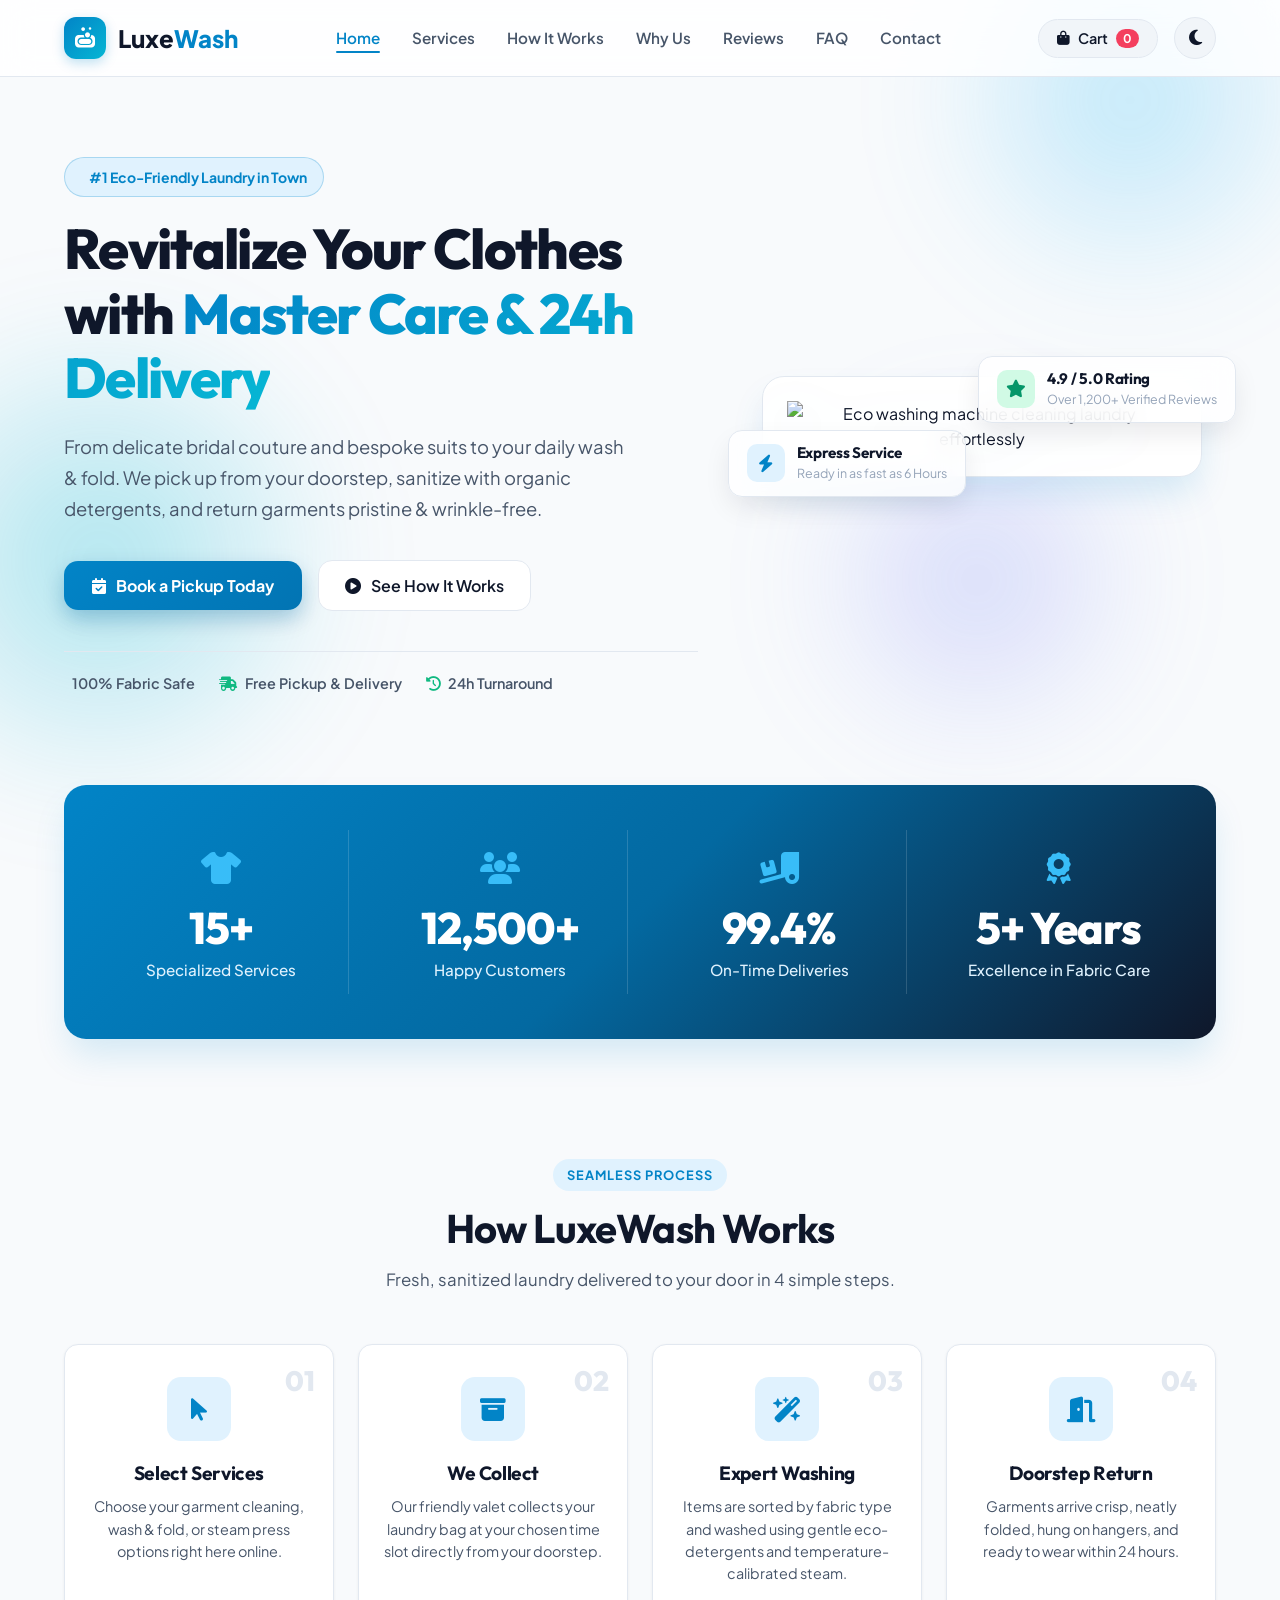
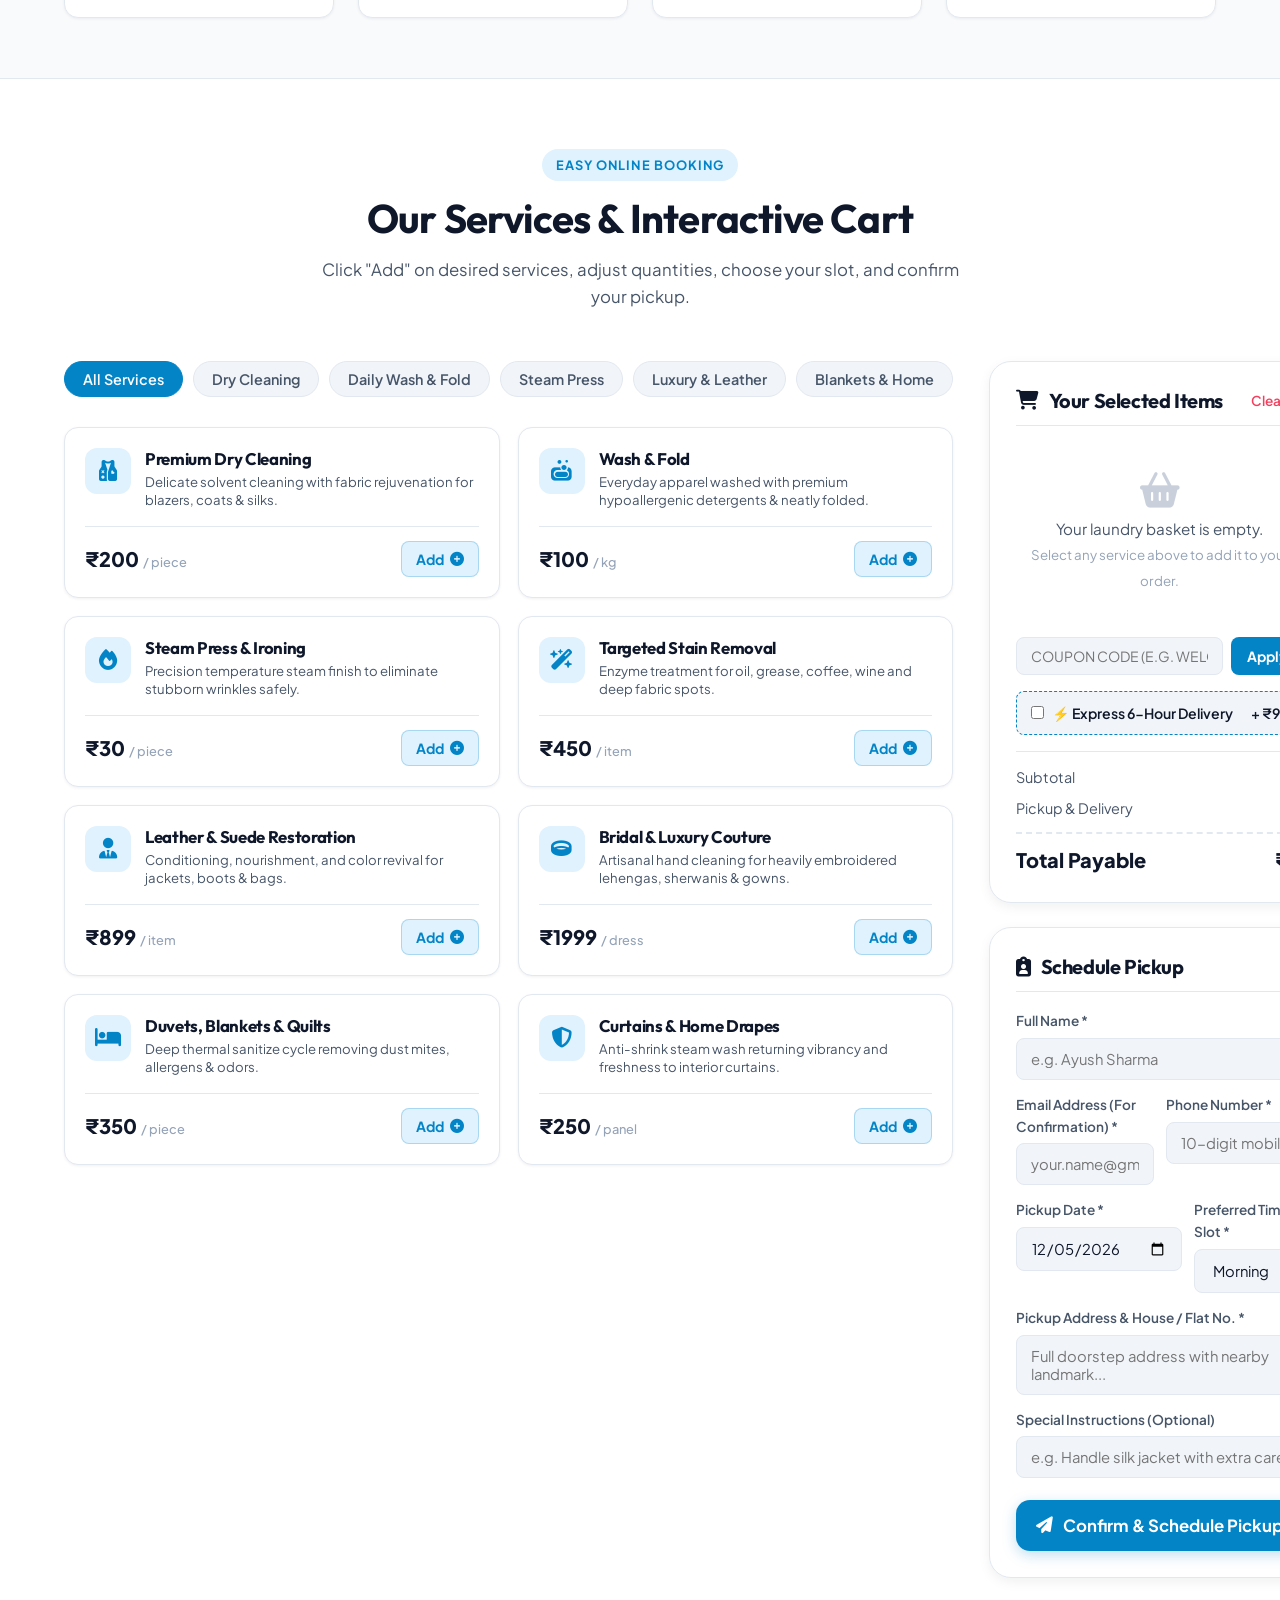
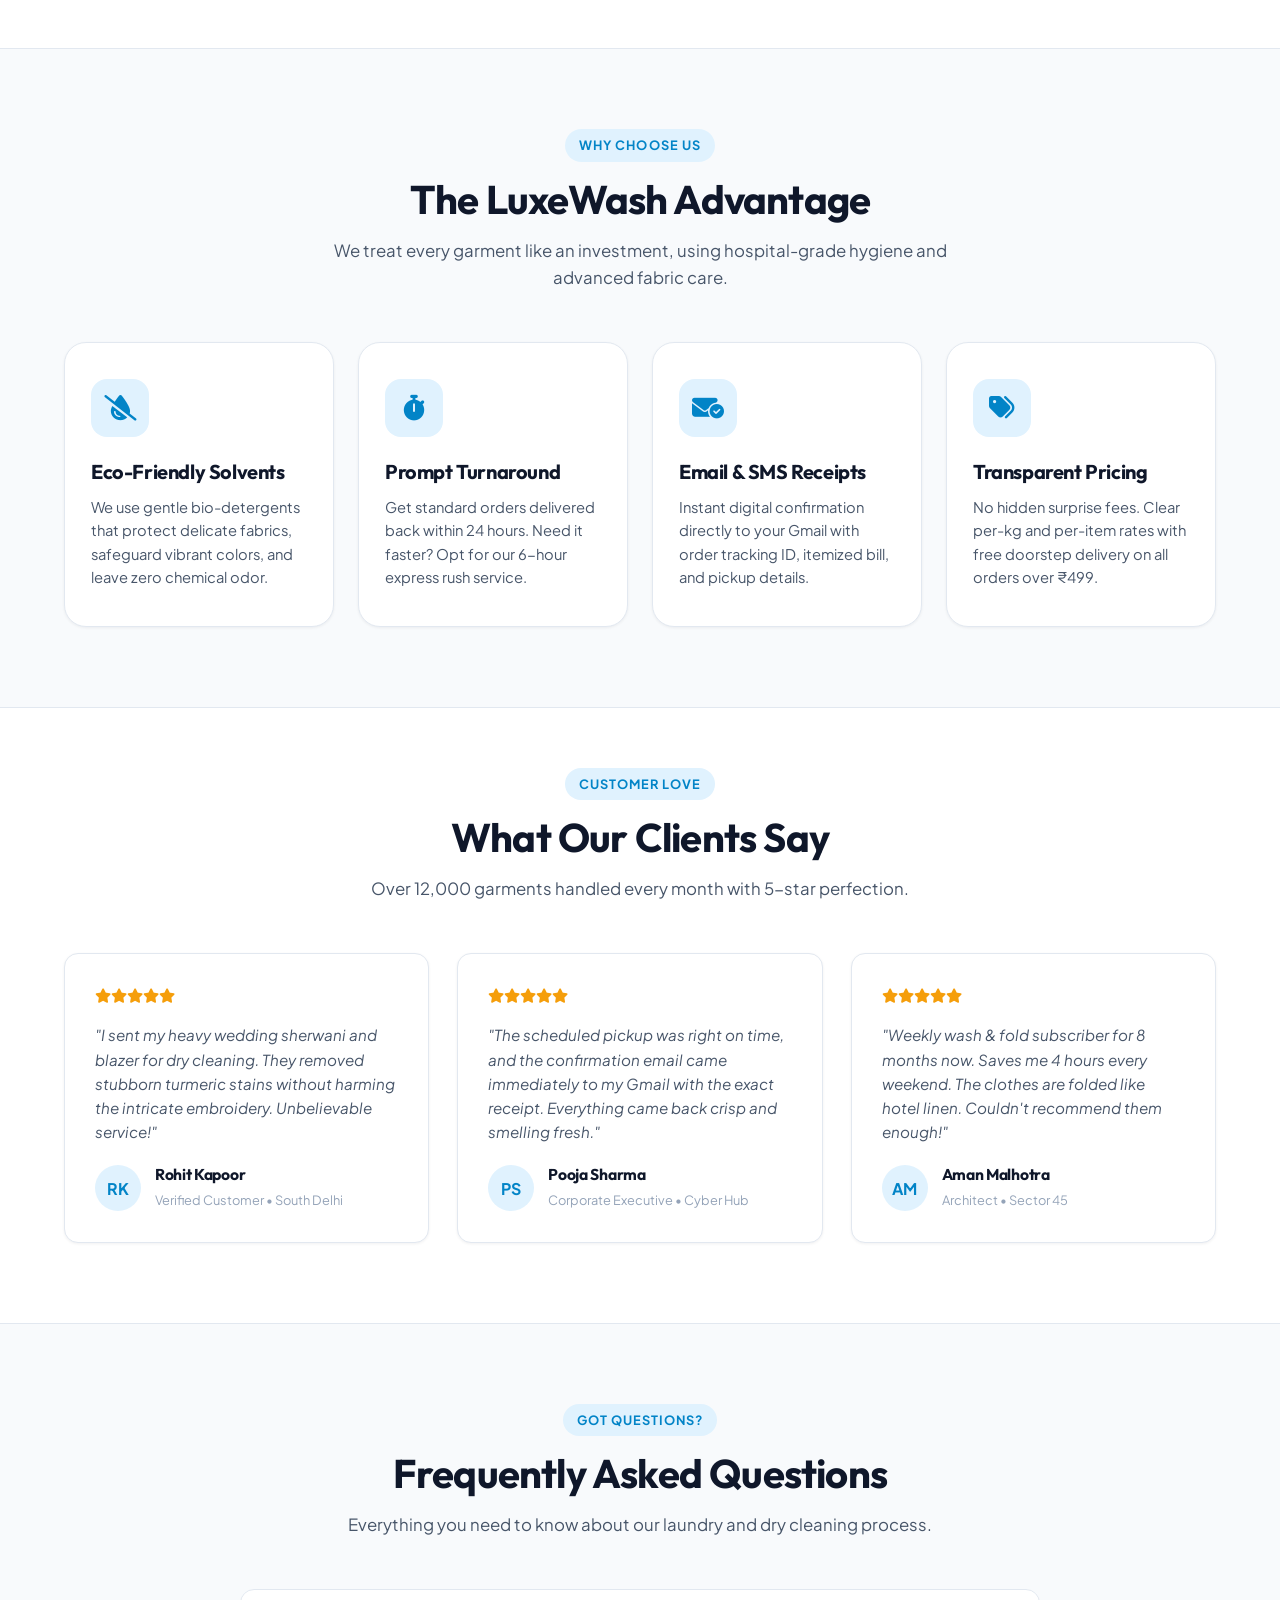
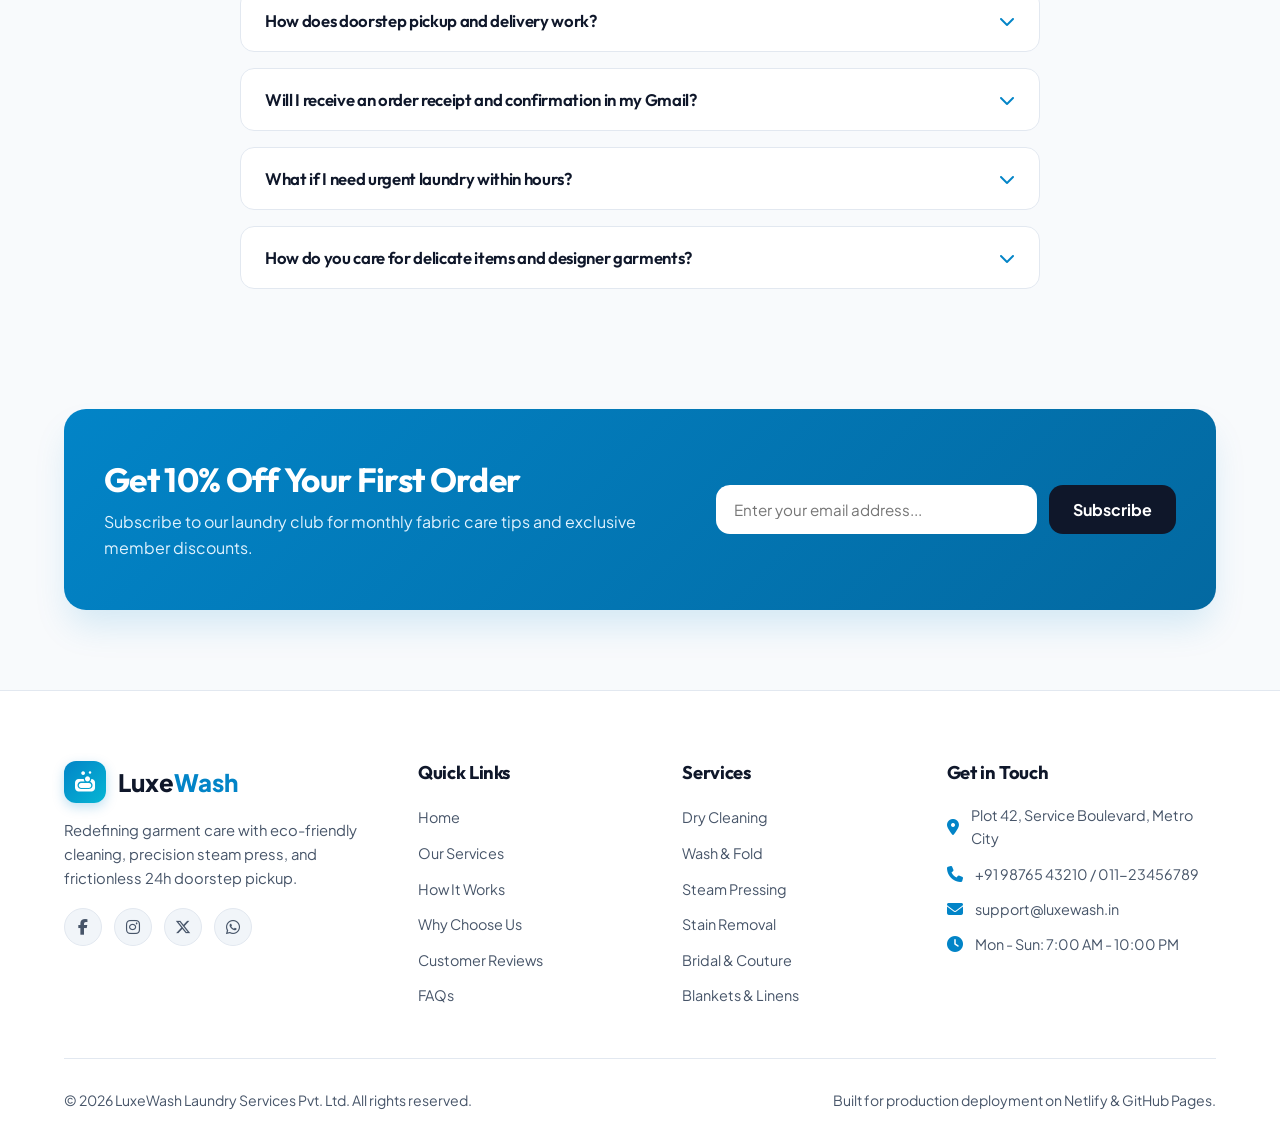
==== index.html @ cce4efd7 "Production release: LuxeWash modern overhaul, Netlify config, and live URL update" ====
<!DOCTYPE html>
<html lang="en">
<head>
  <meta charset="UTF-8">
  <meta name="viewport" content="width=device-width, initial-scale=1.0">
  <title>LuxeWash | Premium Laundry & Dry Cleaning Services</title>
  <meta name="description" content="Experience hassle-free laundry and dry cleaning with 24-hour doorstep pickup and delivery. Eco-friendly cleaning, crisp steam ironing, and delicate fabric care.">
  <meta name="keywords" content="laundry service, dry cleaning, steam ironing, wash and fold, doorstep laundry, eco-friendly dry clean">
  <meta property="og:title" content="LuxeWash - Premium Laundry & Dry Cleaning">
  <meta property="og:description" content="Doorstep laundry and dry cleaning delivered in 24 hours. Book online in seconds!">
  <meta property="og:type" content="website">

  <!-- Favicon -->
  <link rel="icon" href="data:image/svg+xml,<svg xmlns=%22http://www.w3.org/2000/svg%22 viewBox=%220%22%22 100%22><text y=%22.9em%22 font-size=%2290%22>🫧</text></svg>">

  <!-- Google Fonts: Plus Jakarta Sans & Outfit -->
  <link rel="preconnect" href="https://fonts.googleapis.com">
  <link rel="preconnect" href="https://fonts.gstatic.com" crossorigin>
  <link href="https://fonts.googleapis.com/css2?family=Outfit:wght@400;500;600;700;800&family=Plus+Jakarta+Sans:wght@300;400;500;600;700;800&display=swap" rel="stylesheet">

  <!-- Font Awesome 6 -->
  <link rel="stylesheet" href="https://cdnjs.cloudflare.com/ajax/libs/font-awesome/6.4.0/css/all.min.css">

  <!-- Production Stylesheet -->
  <link rel="stylesheet" href="style.css">
</head>
<body>

  <!-- Floating Ambient Glowing Background -->
  <div class="ambient-bg" aria-hidden="true">
    <div class="ambient-bubble bubble-1"></div>
    <div class="ambient-bubble bubble-2"></div>
    <div class="ambient-bubble bubble-3"></div>
  </div>

  <!-- Header / Navigation -->
  <header>
    <div class="container">
      <nav class="navbar">
        <a href="#hero" class="brand-logo">
          <div class="brand-icon">
            <i class="fas fa-soap"></i>
          </div>
          <div class="brand-name">Luxe<span>Wash</span></div>
        </a>

        <ul class="nav-menu" id="navMenu">
          <li><a href="#hero" class="nav-link active">Home</a></li>
          <li><a href="#services" class="nav-link">Services</a></li>
          <li><a href="#how-it-works" class="nav-link">How It Works</a></li>
          <li><a href="#why-us" class="nav-link">Why Us</a></li>
          <li><a href="#testimonials" class="nav-link">Reviews</a></li>
          <li><a href="#faq" class="nav-link">FAQ</a></li>
          <li><a href="#contact" class="nav-link">Contact</a></li>
        </ul>

        <div class="nav-actions">
          <button class="cart-trigger-btn" onclick="scrollToSection('services')" title="View Cart">
            <i class="fas fa-shopping-bag"></i>
            <span>Cart</span>
            <span class="cart-badge" id="navCartCount">0</span>
          </button>

          <button class="theme-toggle-btn" id="themeToggleBtn" onclick="toggleDarkMode()" title="Toggle Dark/Light Mode" aria-label="Toggle Theme">
            <i class="fas fa-moon"></i>
          </button>

          <button class="mobile-menu-btn" id="mobileMenuBtn" aria-label="Toggle navigation menu">
            <i class="fas fa-bars"></i>
          </button>
        </div>
      </nav>
    </div>
  </header>

  <main>
    <!-- HERO SECTION -->
    <section class="hero" id="hero">
      <div class="container">
        <div class="hero-grid">
          <!-- Left Column -->
          <div class="hero-content">
            <div class="hero-pill">
              <i class="fas fa-sparkles"></i> <span>#1 Eco-Friendly Laundry in Town</span>
            </div>
            <h1 class="hero-title">
              Revitalize Your Clothes with <span class="gradient-text">Master Care & 24h Delivery</span>
            </h1>
            <p class="hero-desc">
              From delicate bridal couture and bespoke suits to your daily wash & fold. We pick up from your doorstep, sanitize with organic detergents, and return garments pristine & wrinkle-free.
            </p>
            <div class="hero-actions">
              <button class="btn-primary" onclick="scrollToSection('services')">
                <i class="fas fa-calendar-check"></i> Book a Pickup Today
              </button>
              <button class="btn-secondary" onclick="scrollToSection('how-it-works')">
                <i class="fas fa-circle-play"></i> See How It Works
              </button>
            </div>
            <div class="hero-trust-bar">
              <div class="trust-item">
                <i class="fas fa-shield-check"></i> 100% Fabric Safe
              </div>
              <div class="trust-item">
                <i class="fas fa-truck-fast"></i> Free Pickup & Delivery
              </div>
              <div class="trust-item">
                <i class="fas fa-clock-rotate-left"></i> 24h Turnaround
              </div>
            </div>
          </div>

          <!-- Right Column / Visual -->
          <div class="hero-visual-wrapper">
            <div class="hero-image-card">
              <img src="img/washing-machine-and-laundry-laundry-sticker-png.png" alt="Eco washing machine cleaning laundry effortlessly">
            </div>

            <!-- Floating Badges -->
            <div class="floating-stat-badge badge-top-right">
              <div class="stat-icon green">
                <i class="fas fa-star"></i>
              </div>
              <div class="stat-details">
                <h4>4.9 / 5.0 Rating</h4>
                <p>Over 1,200+ Verified Reviews</p>
              </div>
            </div>

            <div class="floating-stat-badge badge-bottom-left">
              <div class="stat-icon blue">
                <i class="fas fa-bolt"></i>
              </div>
              <div class="stat-details">
                <h4>Express Service</h4>
                <p>Ready in as fast as 6 Hours</p>
              </div>
            </div>
          </div>
        </div>
      </div>
    </section>

    <!-- ACHIEVEMENTS STATS BAR -->
    <section class="achievements-section">
      <div class="container">
        <div class="achievements-card">
          <div class="achievements-grid">
            <div class="achievement-box">
              <div class="achieve-icon"><i class="fas fa-shirt"></i></div>
              <h2>15+</h2>
              <p>Specialized Services</p>
            </div>
            <div class="achievement-box">
              <div class="achieve-icon"><i class="fas fa-users"></i></div>
              <h2>12,500+</h2>
              <p>Happy Customers</p>
            </div>
            <div class="achievement-box">
              <div class="achieve-icon"><i class="fas fa-truck-ramp-box"></i></div>
              <h2>99.4%</h2>
              <p>On-Time Deliveries</p>
            </div>
            <div class="achievement-box">
              <div class="achieve-icon"><i class="fas fa-award"></i></div>
              <h2>5+ Years</h2>
              <p>Excellence in Fabric Care</p>
            </div>
          </div>
        </div>
      </div>
    </section>

    <!-- HOW IT WORKS -->
    <section class="how-it-works" id="how-it-works">
      <div class="container">
        <div class="section-header">
          <span class="section-tag">Seamless Process</span>
          <h2 class="section-title">How LuxeWash Works</h2>
          <p class="section-subtitle">Fresh, sanitized laundry delivered to your door in 4 simple steps.</p>
        </div>

        <div class="steps-grid">
          <div class="step-card">
            <span class="step-number">01</span>
            <div class="step-icon-wrap"><i class="fas fa-mouse-pointer"></i></div>
            <h3>Select Services</h3>
            <p>Choose your garment cleaning, wash & fold, or steam press options right here online.</p>
          </div>
          <div class="step-card">
            <span class="step-number">02</span>
            <div class="step-icon-wrap"><i class="fas fa-box-archive"></i></div>
            <h3>We Collect</h3>
            <p>Our friendly valet collects your laundry bag at your chosen time slot directly from your doorstep.</p>
          </div>
          <div class="step-card">
            <span class="step-number">03</span>
            <div class="step-icon-wrap"><i class="fas fa-wand-magic-sparkles"></i></div>
            <h3>Expert Washing</h3>
            <p>Items are sorted by fabric type and washed using gentle eco-detergents and temperature-calibrated steam.</p>
          </div>
          <div class="step-card">
            <span class="step-number">04</span>
            <div class="step-icon-wrap"><i class="fas fa-door-open"></i></div>
            <h3>Doorstep Return</h3>
            <p>Garments arrive crisp, neatly folded, hung on hangers, and ready to wear within 24 hours.</p>
          </div>
        </div>
      </div>
    </section>

    <!-- SERVICES & BOOKING SECTION -->
    <section class="booking-section" id="services">
      <div class="container">
        <div class="section-header">
          <span class="section-tag">Easy Online Booking</span>
          <h2 class="section-title">Our Services & Interactive Cart</h2>
          <p class="section-subtitle">Click "Add" on desired services, adjust quantities, choose your slot, and confirm your pickup.</p>
        </div>

        <div class="booking-layout">
          <!-- Left: Services Catalog -->
          <div class="catalog-column">
            <!-- Category Filter Tabs -->
            <div class="service-categories">
              <button class="category-tab active" data-category="all">All Services</button>
              <button class="category-tab" data-category="dry-clean">Dry Cleaning</button>
              <button class="category-tab" data-category="daily-wash">Daily Wash & Fold</button>
              <button class="category-tab" data-category="ironing">Steam Press</button>
              <button class="category-tab" data-category="premium">Luxury & Leather</button>
              <button class="category-tab" data-category="linens">Blankets & Home</button>
            </div>

            <!-- Dynamic Services Grid -->
            <div class="service-grid" id="serviceCatalog">
              <!-- Rendered via script.js -->
            </div>
          </div>

          <!-- Right: Cart & Booking Form -->
          <div class="booking-panel">
            <!-- Cart Box -->
            <div class="cart-card">
              <div class="card-header">
                <h3><i class="fas fa-cart-shopping"></i> Your Selected Items</h3>
                <button class="clear-cart-btn" onclick="clearCart()">Clear All</button>
              </div>

              <!-- Empty Cart Placeholder -->
              <div class="empty-cart-view" id="emptyCartView">
                <i class="fas fa-basket-shopping"></i>
                <p>Your laundry basket is empty.</p>
                <small style="color: var(--text-muted);">Select any service above to add it to your order.</small>
              </div>

              <!-- Cart List -->
              <ul class="cart-items-list" id="cartItemsList">
                <!-- Dynamically populated -->
              </ul>

              <!-- Promo Code Input -->
              <div class="coupon-box">
                <input type="text" id="couponCodeInput" class="coupon-input" placeholder="Coupon Code (e.g. WELCOME20)">
                <button type="button" class="coupon-btn" onclick="applyCoupon()">Apply</button>
              </div>

              <!-- Express Delivery Checkbox -->
              <div class="express-checkbox-row">
                <label for="expressDeliveryCheck">
                  <input type="checkbox" id="expressDeliveryCheck">
                  <span>⚡ Express 6-Hour Delivery</span>
                </label>
                <span>+ ₹99</span>
              </div>

              <!-- Price Breakdown -->
              <div class="price-summary">
                <div class="summary-row">
                  <span>Subtotal</span>
                  <span id="summarySubtotal">₹0</span>
                </div>
                <div class="summary-row" id="summaryDiscountRow" style="display: none; color: var(--accent-emerald);">
                  <span>Promo Discount</span>
                  <span id="summaryDiscount">- ₹0</span>
                </div>
                <div class="summary-row">
                  <span>Pickup & Delivery</span>
                  <span id="summaryDelivery">₹0</span>
                </div>
                <div class="summary-row" id="summaryExpressRow" style="display: none; color: var(--accent-amber);">
                  <span>Express Surcharge</span>
                  <span>+ ₹99</span>
                </div>
                <div class="summary-row total-row">
                  <span>Total Payable</span>
                  <span id="summaryGrandTotal">₹0</span>
                </div>
              </div>
            </div>

            <!-- Booking Details Form -->
            <div class="form-card">
              <div class="card-header">
                <h3><i class="fas fa-clipboard-user"></i> Schedule Pickup</h3>
              </div>

              <form id="bookingForm" onsubmit="handleBookingSubmit(event)">
                <div class="form-grid">
                  <div class="input-group">
                    <label for="custName">Full Name *</label>
                    <input type="text" id="custName" placeholder="e.g. Ayush Sharma" required>
                  </div>

                  <div class="input-row">
                    <div class="input-group">
                      <label for="custEmail">Email Address (For Confirmation) *</label>
                      <input type="email" id="custEmail" placeholder="your.name@gmail.com" required>
                    </div>
                    <div class="input-group">
                      <label for="custPhone">Phone Number *</label>
                      <input type="tel" id="custPhone" placeholder="10-digit mobile number" required>
                    </div>
                  </div>

                  <div class="input-row">
                    <div class="input-group">
                      <label for="pickupDate">Pickup Date *</label>
                      <input type="date" id="pickupDate" required>
                    </div>
                    <div class="input-group">
                      <label for="pickupSlot">Preferred Time Slot *</label>
                      <select id="pickupSlot" required>
                        <option value="Morning (8:00 AM - 11:00 AM)">Morning (8:00 AM - 11:00 AM)</option>
                        <option value="Afternoon (1:00 PM - 4:00 PM)">Afternoon (1:00 PM - 4:00 PM)</option>
                        <option value="Evening (6:00 PM - 9:00 PM)">Evening (6:00 PM - 9:00 PM)</option>
                      </select>
                    </div>
                  </div>

                  <div class="input-group">
                    <label for="pickupAddress">Pickup Address & House / Flat No. *</label>
                    <textarea id="pickupAddress" rows="2" placeholder="Full doorstep address with nearby landmark..." required></textarea>
                  </div>

                  <div class="input-group">
                    <label for="orderNotes">Special Instructions (Optional)</label>
                    <input type="text" id="orderNotes" placeholder="e.g. Handle silk jacket with extra care, ring bell twice">
                  </div>

                  <button type="submit" class="btn-book-submit" id="btnBookSubmit">
                    <i class="fas fa-paper-plane"></i> Confirm & Schedule Pickup
                  </button>
                </div>
              </form>
            </div>
          </div>
        </div>
      </div>
    </section>

    <!-- WHY CHOOSE US (QUALITY SECTION) -->
    <section class="quality-section" id="why-us">
      <div class="container">
        <div class="section-header">
          <span class="section-tag">Why Choose Us</span>
          <h2 class="section-title">The LuxeWash Advantage</h2>
          <p class="section-subtitle">We treat every garment like an investment, using hospital-grade hygiene and advanced fabric care.</p>
        </div>

        <div class="features-grid">
          <div class="feature-box">
            <div class="feature-icon-wrap"><i class="fas fa-droplet-slash"></i></div>
            <h3>Eco-Friendly Solvents</h3>
            <p>We use gentle bio-detergents that protect delicate fabrics, safeguard vibrant colors, and leave zero chemical odor.</p>
          </div>

          <div class="feature-box">
            <div class="feature-icon-wrap"><i class="fas fa-stopwatch"></i></div>
            <h3>Prompt Turnaround</h3>
            <p>Get standard orders delivered back within 24 hours. Need it faster? Opt for our 6-hour express rush service.</p>
          </div>

          <div class="feature-box">
            <div class="feature-icon-wrap"><i class="fas fa-envelope-circle-check"></i></div>
            <h3>Email & SMS Receipts</h3>
            <p>Instant digital confirmation directly to your Gmail with order tracking ID, itemized bill, and pickup details.</p>
          </div>

          <div class="feature-box">
            <div class="feature-icon-wrap"><i class="fas fa-tags"></i></div>
            <h3>Transparent Pricing</h3>
            <p>No hidden surprise fees. Clear per-kg and per-item rates with free doorstep delivery on all orders over ₹499.</p>
          </div>
        </div>
      </div>
    </section>

    <!-- TESTIMONIALS -->
    <section class="testimonials-section" id="testimonials">
      <div class="container">
        <div class="section-header">
          <span class="section-tag">Customer Love</span>
          <h2 class="section-title">What Our Clients Say</h2>
          <p class="section-subtitle">Over 12,000 garments handled every month with 5-star perfection.</p>
        </div>

        <div class="testimonials-grid">
          <div class="testimonial-card">
            <div class="rating-stars">
              <i class="fas fa-star"></i><i class="fas fa-star"></i><i class="fas fa-star"></i><i class="fas fa-star"></i><i class="fas fa-star"></i>
            </div>
            <p class="testimonial-text">
              "I sent my heavy wedding sherwani and blazer for dry cleaning. They removed stubborn turmeric stains without harming the intricate embroidery. Unbelievable service!"
            </p>
            <div class="client-profile">
              <div class="client-avatar">RK</div>
              <div class="client-info">
                <h4>Rohit Kapoor</h4>
                <span>Verified Customer • South Delhi</span>
              </div>
            </div>
          </div>

          <div class="testimonial-card">
            <div class="rating-stars">
              <i class="fas fa-star"></i><i class="fas fa-star"></i><i class="fas fa-star"></i><i class="fas fa-star"></i><i class="fas fa-star"></i>
            </div>
            <p class="testimonial-text">
              "The scheduled pickup was right on time, and the confirmation email came immediately to my Gmail with the exact receipt. Everything came back crisp and smelling fresh."
            </p>
            <div class="client-profile">
              <div class="client-avatar">PS</div>
              <div class="client-info">
                <h4>Pooja Sharma</h4>
                <span>Corporate Executive • Cyber Hub</span>
              </div>
            </div>
          </div>

          <div class="testimonial-card">
            <div class="rating-stars">
              <i class="fas fa-star"></i><i class="fas fa-star"></i><i class="fas fa-star"></i><i class="fas fa-star"></i><i class="fas fa-star"></i>
            </div>
            <p class="testimonial-text">
              "Weekly wash & fold subscriber for 8 months now. Saves me 4 hours every weekend. The clothes are folded like hotel linen. Couldn't recommend them enough!"
            </p>
            <div class="client-profile">
              <div class="client-avatar">AM</div>
              <div class="client-info">
                <h4>Aman Malhotra</h4>
                <span>Architect • Sector 45</span>
              </div>
            </div>
          </div>
        </div>
      </div>
    </section>

    <!-- FAQ SECTION -->
    <section class="faq-section" id="faq">
      <div class="container">
        <div class="section-header">
          <span class="section-tag">Got Questions?</span>
          <h2 class="section-title">Frequently Asked Questions</h2>
          <p class="section-subtitle">Everything you need to know about our laundry and dry cleaning process.</p>
        </div>

        <div class="faq-container">
          <div class="faq-item">
            <div class="faq-header" onclick="toggleFAQ(this)">
              <h3>How does doorstep pickup and delivery work?</h3>
              <i class="fas fa-chevron-down faq-icon"></i>
            </div>
            <div class="faq-body">
              <p>When you book online, our valet arrives at your designated time slot with a hygienic laundry bag. We verify your items, tag them, and return them cleaned, pressed, and hung at your doorstep within 24 hours.</p>
            </div>
          </div>

          <div class="faq-item">
            <div class="faq-header" onclick="toggleFAQ(this)">
              <h3>Will I receive an order receipt and confirmation in my Gmail?</h3>
              <i class="fas fa-chevron-down faq-icon"></i>
            </div>
            <div class="faq-body">
              <p>Yes! As soon as you submit your booking, an automated order confirmation slip is emailed directly to your specified Gmail with your unique Order ID, scheduled pickup slot, address, and itemized bill.</p>
            </div>
          </div>

          <div class="faq-item">
            <div class="faq-header" onclick="toggleFAQ(this)">
              <h3>What if I need urgent laundry within hours?</h3>
              <i class="fas fa-chevron-down faq-icon"></i>
            </div>
            <div class="faq-body">
              <p>We offer an Express 6-Hour Delivery option for a nominal surcharge of ₹99. Just tick the "Express 6-Hour Delivery" checkbox in your cart before booking.</p>
            </div>
          </div>

          <div class="faq-item">
            <div class="faq-header" onclick="toggleFAQ(this)">
              <h3>How do you care for delicate items and designer garments?</h3>
              <i class="fas fa-chevron-down faq-icon"></i>
            </div>
            <div class="faq-body">
              <p>All luxury wear, silks, woolens, and heavily embroidered items undergo individual fabric inspection and are cleaned using gentle hydrocarbon solvent dry cleaning methods without harsh agitation.</p>
            </div>
          </div>
        </div>
      </div>
    </section>

    <!-- NEWSLETTER BANNER -->
    <section class="newsletter-section">
      <div class="container">
        <div class="newsletter-box">
          <div class="newsletter-info">
            <h2>Get 10% Off Your First Order</h2>
            <p>Subscribe to our laundry club for monthly fabric care tips and exclusive member discounts.</p>
          </div>
          <form class="newsletter-form" onsubmit="handleNewsletter(event)">
            <input type="email" id="newsletterEmail" placeholder="Enter your email address..." required>
            <button type="submit">Subscribe</button>
          </form>
        </div>
      </div>
    </section>
  </main>

  <!-- FOOTER -->
  <footer class="footer" id="contact">
    <div class="container">
      <div class="footer-grid">
        <div class="footer-col">
          <a href="#hero" class="brand-logo" style="margin-bottom: 16px;">
            <div class="brand-icon"><i class="fas fa-soap"></i></div>
            <div class="brand-name">Luxe<span>Wash</span></div>
          </a>
          <p>
            Redefining garment care with eco-friendly cleaning, precision steam press, and frictionless 24h doorstep pickup.
          </p>
          <div class="social-links">
            <a href="#" class="social-btn" aria-label="Facebook"><i class="fab fa-facebook-f"></i></a>
            <a href="#" class="social-btn" aria-label="Instagram"><i class="fab fa-instagram"></i></a>
            <a href="#" class="social-btn" aria-label="Twitter"><i class="fab fa-x-twitter"></i></a>
            <a href="#" class="social-btn" aria-label="WhatsApp"><i class="fab fa-whatsapp"></i></a>
          </div>
        </div>

        <div class="footer-col">
          <h3>Quick Links</h3>
          <ul class="footer-links">
            <li><a href="#hero">Home</a></li>
            <li><a href="#services">Our Services</a></li>
            <li><a href="#how-it-works">How It Works</a></li>
            <li><a href="#why-us">Why Choose Us</a></li>
            <li><a href="#testimonials">Customer Reviews</a></li>
            <li><a href="#faq">FAQs</a></li>
          </ul>
        </div>

        <div class="footer-col">
          <h3>Services</h3>
          <ul class="footer-links">
            <li><a href="#services">Dry Cleaning</a></li>
            <li><a href="#services">Wash & Fold</a></li>
            <li><a href="#services">Steam Pressing</a></li>
            <li><a href="#services">Stain Removal</a></li>
            <li><a href="#services">Bridal & Couture</a></li>
            <li><a href="#services">Blankets & Linens</a></li>
          </ul>
        </div>

        <div class="footer-col">
          <h3>Get in Touch</h3>
          <ul class="contact-info-list">
            <li>
              <i class="fas fa-location-dot"></i>
              <span>Plot 42, Service Boulevard, Metro City</span>
            </li>
            <li>
              <i class="fas fa-phone"></i>
              <span>+91 98765 43210 / 011-23456789</span>
            </li>
            <li>
              <i class="fas fa-envelope"></i>
              <span>support@luxewash.in</span>
            </li>
            <li>
              <i class="fas fa-clock"></i>
              <span>Mon - Sun: 7:00 AM - 10:00 PM</span>
            </li>
          </ul>
        </div>
      </div>

      <div class="footer-bottom">
        <p>© 2026 LuxeWash Laundry Services Pvt. Ltd. All rights reserved.</p>
        <p>Built for production deployment on Netlify & GitHub Pages.</p>
      </div>
    </div>
  </footer>

  <!-- DIGITAL ORDER RECEIPT MODAL -->
  <div class="modal-overlay" id="receiptModal" role="dialog" aria-modal="true">
    <div class="receipt-modal">
      <button class="modal-close-btn" onclick="closeReceiptModal()" aria-label="Close Modal">
        <i class="fas fa-times"></i>
      </button>

      <div class="receipt-header">
        <div class="receipt-check-icon">
          <i class="fas fa-check"></i>
        </div>
        <h2>Pickup Scheduled!</h2>
        <p>Order details have been generated and sent to your Gmail.</p>
      </div>

      <div class="receipt-box">
        <div class="receipt-detail-row bold">
          <span>Order ID</span>
          <span id="receiptOrderId">#LND-000000</span>
        </div>
        <div class="receipt-detail-row">
          <span>Customer</span>
          <span id="receiptCustName">-</span>
        </div>
        <div class="receipt-detail-row">
          <span>Email</span>
          <span id="receiptCustEmail">-</span>
        </div>
        <div class="receipt-detail-row">
          <span>Contact</span>
          <span id="receiptCustPhone">-</span>
        </div>
        <div class="receipt-detail-row">
          <span>Scheduled Pickup</span>
          <span id="receiptPickupDate">-</span>
        </div>
        <div class="receipt-detail-row">
          <span>Pickup Address</span>
          <span id="receiptAddress" style="text-align: right; max-width: 60%;">-</span>
        </div>

        <!-- Items Breakdown -->
        <div class="receipt-items-list" id="receiptItems">
          <!-- Populated via script.js -->
        </div>

        <div class="receipt-detail-row">
          <span>Subtotal</span>
          <span id="receiptSubtotal">₹0</span>
        </div>
        <div class="receipt-detail-row" style="color: var(--accent-emerald);">
          <span>Discount</span>
          <span id="receiptDiscount">₹0</span>
        </div>
        <div class="receipt-detail-row">
          <span>Delivery</span>
          <span id="receiptDelivery">FREE</span>
        </div>
        <div class="receipt-detail-row bold" style="font-size: 1.1rem; padding-top: 8px; border-top: 1px dashed var(--border);">
          <span>Total Amount</span>
          <span id="receiptGrandTotal" style="color: var(--primary);">₹0</span>
        </div>
      </div>

      <div class="receipt-actions">
        <button class="btn-print" onclick="printReceipt()">
          <i class="fas fa-print"></i> Print Receipt
        </button>
        <button class="btn-done" onclick="closeReceiptModal()">
          Done
        </button>
      </div>
    </div>
  </div>

  <!-- TOAST NOTIFICATION CONTAINER -->
  <div class="toast-container" id="toastContainer"></div>

  <!-- EmailJS Browser SDK -->
  <script src="https://cdn.jsdelivr.net/npm/@emailjs/browser@3/dist/email.min.js"></script>

  <!-- Production App Script -->
  <script src="script.js"></script>
</body>
</html>
---- style.css ----
/* ==========================================================================
   PREMIUM LAUNDRY STORE - MODERN PRODUCTION STYLESHEET
   Design System: Ocean Cyan / Slate / Deep Night Theme
   ========================================================================== */

@import url('https://fonts.googleapis.com/css2?family=Plus+Jakarta+Sans:wght@300;400;500;600;700;800&family=Outfit:wght@400;500;600;700;800&display=swap');

/* --- CSS VARIABLES & TOKENS --- */
:root {
  /* Colors - Light Theme */
  --bg-primary: #f8fafc;
  --bg-secondary: #ffffff;
  --bg-tertiary: #f1f5f9;
  --bg-card: #ffffff;
  --bg-card-hover: #f8fafc;
  --bg-glass: rgba(255, 255, 255, 0.82);
  --border: #e2e8f0;
  --border-focus: #0284c7;

  --text-primary: #0f172a;
  --text-secondary: #475569;
  --text-muted: #94a3b8;
  --text-inverse: #ffffff;

  /* Brand Accents */
  --primary: #0284c7;
  --primary-hover: #0369a1;
  --primary-light: #e0f2fe;
  --primary-glow: rgba(2, 132, 199, 0.25);
  --accent-cyan: #06b6d4;
  --accent-emerald: #10b981;
  --accent-amber: #f59e0b;
  --accent-rose: #f43f5e;

  /* Elevation Shadows */
  --shadow-sm: 0 1px 3px rgba(15, 23, 42, 0.06);
  --shadow-md: 0 4px 14px -2px rgba(15, 23, 42, 0.08);
  --shadow-lg: 0 12px 28px -4px rgba(15, 23, 42, 0.1);
  --shadow-xl: 0 20px 35px -5px rgba(2, 132, 199, 0.15);

  /* Geometry & Transition */
  --radius-sm: 8px;
  --radius-md: 14px;
  --radius-lg: 22px;
  --radius-full: 9999px;
  --transition-fast: 0.18s ease;
  --transition: 0.3s cubic-bezier(0.4, 0, 0.2, 1);
}

/* --- DARK THEME OVERRIDES --- */
body.dark-mode {
  --bg-primary: #090d16;
  --bg-secondary: #0f172a;
  --bg-tertiary: #172033;
  --bg-card: #131c31;
  --bg-card-hover: #192541;
  --bg-glass: rgba(15, 23, 42, 0.85);
  --border: #24324f;
  --border-focus: #38bdf8;

  --text-primary: #f8fafc;
  --text-secondary: #cbd5e1;
  --text-muted: #64748b;
  --text-inverse: #0f172a;

  --primary: #38bdf8;
  --primary-hover: #0284c7;
  --primary-light: rgba(56, 189, 248, 0.15);
  --primary-glow: rgba(56, 189, 248, 0.25);

  --shadow-sm: 0 1px 3px rgba(0, 0, 0, 0.4);
  --shadow-md: 0 4px 16px rgba(0, 0, 0, 0.4);
  --shadow-lg: 0 12px 30px rgba(0, 0, 0, 0.5);
  --shadow-xl: 0 20px 40px rgba(56, 189, 248, 0.15);
}

/* --- BASE RESETS --- */
* {
  margin: 0;
  padding: 0;
  box-sizing: border-box;
}

html {
  scroll-behavior: smooth;
  font-size: 16px;
}

body {
  font-family: 'Plus Jakarta Sans', -apple-system, BlinkMacSystemFont, 'Segoe UI', Roboto, sans-serif;
  background-color: var(--bg-primary);
  color: var(--text-primary);
  line-height: 1.6;
  overflow-x: hidden;
  transition: background-color var(--transition), color var(--transition);
  -webkit-font-smoothing: antialiased;
}

h1, h2, h3, h4, h5, h6 {
  font-family: 'Outfit', sans-serif;
  font-weight: 700;
  line-height: 1.25;
  color: var(--text-primary);
  letter-spacing: -0.02em;
}

p {
  color: var(--text-secondary);
}

a {
  text-decoration: none;
  color: inherit;
  transition: var(--transition-fast);
}

button, input, select, textarea {
  font-family: inherit;
  font-size: 1rem;
}

.container {
  max-width: 1200px;
  margin: 0 auto;
  padding: 0 24px;
}

/* --- FLOATING BUBBLES BACKGROUND ANIMATION --- */
.ambient-bg {
  position: fixed;
  top: 0;
  left: 0;
  width: 100vw;
  height: 100vh;
  pointer-events: none;
  z-index: 0;
  overflow: hidden;
}

.ambient-bubble {
  position: absolute;
  border-radius: 50%;
  filter: blur(60px);
  opacity: 0.35;
  animation: floatOrb 22s infinite alternate ease-in-out;
}

.bubble-1 {
  width: 400px;
  height: 400px;
  background: radial-gradient(circle, #38bdf8 0%, rgba(56, 189, 248, 0) 70%);
  top: -100px;
  right: -50px;
}

.bubble-2 {
  width: 500px;
  height: 500px;
  background: radial-gradient(circle, #06b6d4 0%, rgba(6, 182, 212, 0) 70%);
  bottom: 10%;
  left: -150px;
  animation-duration: 28s;
  animation-delay: -5s;
}

.bubble-3 {
  width: 350px;
  height: 350px;
  background: radial-gradient(circle, #818cf8 0%, rgba(129, 140, 248, 0) 70%);
  top: 45%;
  right: 10%;
  animation-duration: 20s;
  animation-delay: -8s;
}

@keyframes floatOrb {
  0% { transform: translate(0, 0) scale(1); }
  50% { transform: translate(60px, 40px) scale(1.1); }
  100% { transform: translate(-40px, 70px) scale(0.95); }
}

/* --- HEADER & NAVIGATION --- */
header {
  position: sticky;
  top: 0;
  z-index: 1000;
  backdrop-filter: blur(16px);
  -webkit-backdrop-filter: blur(16px);
  background: var(--bg-glass);
  border-bottom: 1px solid var(--border);
  transition: all var(--transition);
}

.navbar {
  display: flex;
  align-items: center;
  justify-content: space-between;
  height: 76px;
}

.brand-logo {
  display: flex;
  align-items: center;
  gap: 12px;
  font-size: 1.5rem;
  font-weight: 800;
  color: var(--text-primary);
}

.brand-icon {
  width: 42px;
  height: 42px;
  border-radius: 12px;
  background: linear-gradient(135deg, var(--primary), var(--accent-cyan));
  display: flex;
  align-items: center;
  justify-content: center;
  color: #fff;
  font-size: 1.25rem;
  box-shadow: 0 4px 12px var(--primary-glow);
}

.brand-name span {
  color: var(--primary);
}

.nav-menu {
  display: flex;
  list-style: none;
  align-items: center;
  gap: 32px;
}

.nav-link {
  font-weight: 600;
  font-size: 0.95rem;
  color: var(--text-secondary);
  position: relative;
  padding: 6px 0;
}

.nav-link:hover, .nav-link.active {
  color: var(--primary);
}

.nav-link::after {
  content: '';
  position: absolute;
  bottom: 0;
  left: 0;
  width: 0%;
  height: 2px;
  background: var(--primary);
  border-radius: 2px;
  transition: width var(--transition-fast);
}

.nav-link:hover::after, .nav-link.active::after {
  width: 100%;
}

.nav-actions {
  display: flex;
  align-items: center;
  gap: 16px;
}

/* Cart Trigger Badge */
.cart-trigger-btn {
  position: relative;
  background: var(--bg-tertiary);
  color: var(--text-primary);
  border: 1px solid var(--border);
  border-radius: var(--radius-full);
  padding: 9px 18px;
  font-weight: 600;
  font-size: 0.9rem;
  display: flex;
  align-items: center;
  gap: 8px;
  cursor: pointer;
  transition: all var(--transition-fast);
}

.cart-trigger-btn:hover {
  background: var(--primary-light);
  border-color: var(--primary);
  color: var(--primary);
  transform: translateY(-1px);
}

.cart-badge {
  background: var(--accent-rose);
  color: #fff;
  border-radius: var(--radius-full);
  padding: 2px 7px;
  font-size: 0.75rem;
  font-weight: 700;
}

/* Theme Toggle Button */
.theme-toggle-btn {
  width: 42px;
  height: 42px;
  border-radius: 50%;
  border: 1px solid var(--border);
  background: var(--bg-tertiary);
  color: var(--text-primary);
  display: flex;
  align-items: center;
  justify-content: center;
  cursor: pointer;
  font-size: 1.1rem;
  transition: all var(--transition);
}

.theme-toggle-btn:hover {
  transform: rotate(25deg) scale(1.08);
  border-color: var(--primary);
  background: var(--primary-light);
  color: var(--primary);
}

/* Mobile Toggle */
.mobile-menu-btn {
  display: none;
  background: none;
  border: none;
  font-size: 1.4rem;
  color: var(--text-primary);
  cursor: pointer;
}

/* --- HERO SECTION --- */
.hero {
  position: relative;
  z-index: 1;
  padding: 80px 0 60px;
}

.hero-grid {
  display: grid;
  grid-template-columns: 1.15fr 0.85fr;
  gap: 50px;
  align-items: center;
}

.hero-pill {
  display: inline-flex;
  align-items: center;
  gap: 8px;
  padding: 8px 16px;
  border-radius: var(--radius-full);
  background: var(--primary-light);
  color: var(--primary);
  font-size: 0.875rem;
  font-weight: 700;
  margin-bottom: 20px;
  border: 1px solid var(--primary-glow);
}

.hero-title {
  font-size: 3.5rem;
  font-weight: 800;
  letter-spacing: -0.03em;
  line-height: 1.15;
  margin-bottom: 20px;
}

.hero-title .gradient-text {
  background: linear-gradient(135deg, var(--primary) 0%, var(--accent-cyan) 100%);
  -webkit-background-clip: text;
  -webkit-text-fill-color: transparent;
}

.hero-desc {
  font-size: 1.15rem;
  color: var(--text-secondary);
  margin-bottom: 36px;
  max-width: 560px;
  line-height: 1.7;
}

.hero-actions {
  display: flex;
  align-items: center;
  gap: 16px;
  flex-wrap: wrap;
  margin-bottom: 40px;
}

.btn-primary {
  display: inline-flex;
  align-items: center;
  gap: 10px;
  background: linear-gradient(135deg, var(--primary), #0274b3);
  color: #fff;
  padding: 14px 28px;
  border-radius: var(--radius-md);
  font-weight: 700;
  font-size: 1rem;
  border: none;
  cursor: pointer;
  box-shadow: var(--shadow-lg), 0 8px 20px var(--primary-glow);
  transition: all var(--transition);
}

.btn-primary:hover {
  transform: translateY(-2px);
  box-shadow: var(--shadow-xl);
  filter: brightness(1.05);
}

.btn-secondary {
  display: inline-flex;
  align-items: center;
  gap: 10px;
  background: var(--bg-card);
  color: var(--text-primary);
  padding: 14px 26px;
  border-radius: var(--radius-md);
  font-weight: 600;
  font-size: 1rem;
  border: 1px solid var(--border);
  cursor: pointer;
  transition: all var(--transition);
}

.btn-secondary:hover {
  background: var(--bg-tertiary);
  border-color: var(--text-muted);
  transform: translateY(-2px);
}

.hero-trust-bar {
  display: flex;
  align-items: center;
  gap: 24px;
  padding-top: 20px;
  border-top: 1px solid var(--border);
}

.trust-item {
  display: flex;
  align-items: center;
  gap: 8px;
  font-size: 0.9rem;
  font-weight: 600;
  color: var(--text-secondary);
}

.trust-item i {
  color: var(--accent-emerald);
}

/* Hero Right Visuals */
.hero-visual-wrapper {
  position: relative;
  display: flex;
  justify-content: center;
  align-items: center;
}

.hero-image-card {
  position: relative;
  width: 100%;
  max-width: 440px;
  padding: 24px;
  background: var(--bg-card);
  border: 1px solid var(--border);
  border-radius: var(--radius-lg);
  box-shadow: var(--shadow-xl);
  text-align: center;
}

.hero-image-card img {
  width: 100%;
  max-height: 380px;
  object-fit: contain;
  filter: drop-shadow(0 15px 25px rgba(2, 132, 199, 0.15));
  animation: gentleFloat 5s ease-in-out infinite;
}

@keyframes gentleFloat {
  0%, 100% { transform: translateY(0); }
  50% { transform: translateY(-10px); }
}

/* Floating Status Badges */
.floating-stat-badge {
  position: absolute;
  background: var(--bg-glass);
  backdrop-filter: blur(14px);
  border: 1px solid var(--border);
  border-radius: var(--radius-md);
  padding: 12px 18px;
  box-shadow: var(--shadow-lg);
  display: flex;
  align-items: center;
  gap: 12px;
  z-index: 2;
  animation: badgeHover 4s ease-in-out infinite alternate;
}

.badge-top-right {
  top: -20px;
  right: -20px;
}

.badge-bottom-left {
  bottom: -20px;
  left: -20px;
  animation-delay: -2s;
}

@keyframes badgeHover {
  0% { transform: translateY(0); }
  100% { transform: translateY(8px); }
}

.stat-icon {
  width: 38px;
  height: 38px;
  border-radius: 10px;
  display: flex;
  align-items: center;
  justify-content: center;
  font-size: 1.1rem;
}

.stat-icon.green { background: #d1fae5; color: #059669; }
.stat-icon.blue { background: #e0f2fe; color: #0284c7; }

.stat-details h4 {
  font-size: 0.95rem;
  margin-bottom: 2px;
}

.stat-details p {
  font-size: 0.78rem;
  color: var(--text-muted);
}

/* --- ACHIEVEMENTS COUNTER STRIP --- */
.achievements-section {
  position: relative;
  z-index: 1;
  padding: 30px 0 60px;
}

.achievements-card {
  background: linear-gradient(135deg, #0284c7 0%, #0369a1 50%, #0f172a 100%);
  border-radius: var(--radius-lg);
  padding: 45px 30px;
  box-shadow: var(--shadow-xl);
  color: #ffffff;
}

.achievements-grid {
  display: grid;
  grid-template-columns: repeat(4, 1fr);
  gap: 24px;
  text-align: center;
}

.achievement-box {
  display: flex;
  flex-direction: column;
  align-items: center;
  gap: 8px;
  padding: 12px;
  border-right: 1px solid rgba(255, 255, 255, 0.15);
}

.achievement-box:last-child {
  border-right: none;
}

.achieve-icon {
  font-size: 2rem;
  color: #38bdf8;
  margin-bottom: 4px;
}

.achievement-box h2 {
  font-size: 2.75rem;
  font-weight: 800;
  color: #ffffff;
  line-height: 1;
}

.achievement-box p {
  color: #e0f2fe;
  font-size: 0.95rem;
  font-weight: 500;
}

/* --- SECTION HEADER HELPER --- */
.section-header {
  text-align: center;
  max-width: 650px;
  margin: 0 auto 50px;
}

.section-tag {
  display: inline-block;
  padding: 6px 14px;
  border-radius: var(--radius-full);
  background: var(--primary-light);
  color: var(--primary);
  font-weight: 700;
  font-size: 0.8rem;
  text-transform: uppercase;
  letter-spacing: 0.08em;
  margin-bottom: 12px;
}

.section-title {
  font-size: 2.5rem;
  margin-bottom: 14px;
}

.section-subtitle {
  font-size: 1.05rem;
}

/* --- HOW IT WORKS (STEP TIMELINE) --- */
.how-it-works {
  position: relative;
  z-index: 1;
  padding: 60px 0;
}

.steps-grid {
  display: grid;
  grid-template-columns: repeat(4, 1fr);
  gap: 24px;
  position: relative;
}

.step-card {
  background: var(--bg-card);
  border: 1px solid var(--border);
  border-radius: var(--radius-md);
  padding: 32px 24px;
  text-align: center;
  position: relative;
  transition: all var(--transition);
  box-shadow: var(--shadow-sm);
}

.step-card:hover {
  transform: translateY(-6px);
  border-color: var(--primary);
  box-shadow: var(--shadow-lg);
}

.step-number {
  position: absolute;
  top: 14px;
  right: 18px;
  font-size: 1.75rem;
  font-weight: 800;
  color: var(--border);
  font-family: 'Outfit', sans-serif;
}

.step-icon-wrap {
  width: 64px;
  height: 64px;
  border-radius: var(--radius-md);
  background: var(--primary-light);
  color: var(--primary);
  display: flex;
  align-items: center;
  justify-content: center;
  font-size: 1.6rem;
  margin: 0 auto 20px;
  transition: transform var(--transition);
}

.step-card:hover .step-icon-wrap {
  transform: scale(1.1) rotate(5deg);
  background: var(--primary);
  color: #fff;
}

.step-card h3 {
  font-size: 1.2rem;
  margin-bottom: 10px;
}

.step-card p {
  font-size: 0.9rem;
  line-height: 1.55;
}

/* --- SERVICES & BOOKING SECTION --- */
.booking-section {
  position: relative;
  z-index: 1;
  padding: 70px 0;
  background: var(--bg-secondary);
  border-top: 1px solid var(--border);
  border-bottom: 1px solid var(--border);
}

.booking-layout {
  display: grid;
  grid-template-columns: 1.25fr 0.95fr;
  gap: 36px;
  align-items: start;
}

/* Service Catalog Tabs */
.service-categories {
  display: flex;
  gap: 10px;
  margin-bottom: 24px;
  overflow-x: auto;
  padding-bottom: 6px;
  scrollbar-width: none;
}

.service-categories::-webkit-scrollbar {
  display: none;
}

.category-tab {
  background: var(--bg-tertiary);
  color: var(--text-secondary);
  border: 1px solid var(--border);
  padding: 8px 18px;
  border-radius: var(--radius-full);
  font-size: 0.9rem;
  font-weight: 600;
  cursor: pointer;
  white-space: nowrap;
  transition: all var(--transition-fast);
}

.category-tab:hover {
  background: var(--primary-light);
  color: var(--primary);
}

.category-tab.active {
  background: var(--primary);
  color: #fff;
  border-color: var(--primary);
}

/* Services Grid */
.service-grid {
  display: grid;
  grid-template-columns: repeat(2, 1fr);
  gap: 18px;
}

.service-card {
  background: var(--bg-card);
  border: 1px solid var(--border);
  border-radius: var(--radius-md);
  padding: 20px;
  display: flex;
  flex-direction: column;
  justify-content: space-between;
  transition: all var(--transition);
  box-shadow: var(--shadow-sm);
  position: relative;
}

.service-card:hover {
  border-color: var(--primary);
  box-shadow: var(--shadow-md);
  transform: translateY(-3px);
}

.service-card-top {
  display: flex;
  align-items: flex-start;
  gap: 14px;
  margin-bottom: 16px;
}

.service-icon-box {
  width: 46px;
  height: 46px;
  border-radius: 12px;
  background: var(--primary-light);
  color: var(--primary);
  display: flex;
  align-items: center;
  justify-content: center;
  font-size: 1.3rem;
  flex-shrink: 0;
}

.service-info h3 {
  font-size: 1.05rem;
  margin-bottom: 4px;
}

.service-info p {
  font-size: 0.825rem;
  line-height: 1.4;
  color: var(--text-secondary);
}

.service-card-bottom {
  display: flex;
  align-items: center;
  justify-content: space-between;
  padding-top: 14px;
  border-top: 1px solid var(--border);
}

.service-price {
  font-size: 1.25rem;
  font-weight: 800;
  color: var(--text-primary);
}

.service-price span {
  font-size: 0.8rem;
  font-weight: 500;
  color: var(--text-muted);
}

.btn-add-item {
  background: var(--primary-light);
  color: var(--primary);
  border: 1px solid var(--primary-glow);
  padding: 8px 14px;
  border-radius: var(--radius-sm);
  font-weight: 700;
  font-size: 0.875rem;
  display: inline-flex;
  align-items: center;
  gap: 6px;
  cursor: pointer;
  transition: all var(--transition-fast);
}

.btn-add-item:hover {
  background: var(--primary);
  color: #fff;
  transform: scale(1.02);
}

/* RIGHT: CART & BOOKING PANEL */
.booking-panel {
  display: flex;
  flex-direction: column;
  gap: 24px;
  position: sticky;
  top: 96px;
}

.cart-card, .form-card {
  background: var(--bg-card);
  border: 1px solid var(--border);
  border-radius: var(--radius-lg);
  padding: 26px;
  box-shadow: var(--shadow-md);
}

.card-header {
  display: flex;
  align-items: center;
  justify-content: space-between;
  margin-bottom: 18px;
  padding-bottom: 12px;
  border-bottom: 1px solid var(--border);
}

.card-header h3 {
  font-size: 1.25rem;
  display: flex;
  align-items: center;
  gap: 10px;
}

.clear-cart-btn {
  background: none;
  border: none;
  color: var(--accent-rose);
  font-size: 0.85rem;
  font-weight: 600;
  cursor: pointer;
}

.clear-cart-btn:hover {
  text-decoration: underline;
}

/* Cart Items List */
.cart-items-list {
  list-style: none;
  display: flex;
  flex-direction: column;
  gap: 12px;
  max-height: 220px;
  overflow-y: auto;
  padding-right: 4px;
}

.empty-cart-view {
  text-align: center;
  padding: 28px 10px;
  color: var(--text-muted);
}

.empty-cart-view i {
  font-size: 2.2rem;
  margin-bottom: 10px;
  opacity: 0.5;
}

.empty-cart-view p {
  font-size: 0.95rem;
}

.cart-item-row {
  display: flex;
  align-items: center;
  justify-content: space-between;
  background: var(--bg-tertiary);
  padding: 10px 14px;
  border-radius: var(--radius-sm);
  border: 1px solid var(--border);
  gap: 10px;
}

.cart-item-title {
  font-weight: 600;
  font-size: 0.925rem;
  flex: 1;
}

.cart-qty-control {
  display: flex;
  align-items: center;
  gap: 6px;
}

.qty-btn {
  width: 26px;
  height: 26px;
  border-radius: 6px;
  border: 1px solid var(--border);
  background: var(--bg-card);
  color: var(--text-primary);
  display: flex;
  align-items: center;
  justify-content: center;
  font-weight: bold;
  font-size: 0.85rem;
  cursor: pointer;
  transition: var(--transition-fast);
}

.qty-btn:hover {
  background: var(--primary);
  color: #fff;
  border-color: var(--primary);
}

.qty-num {
  font-weight: 700;
  font-size: 0.9rem;
  min-width: 18px;
  text-align: center;
}

.cart-item-price {
  font-weight: 700;
  font-size: 0.95rem;
  color: var(--text-primary);
  min-width: 60px;
  text-align: right;
}

.cart-item-del {
  background: none;
  border: none;
  color: var(--text-muted);
  cursor: pointer;
  padding: 4px;
  font-size: 0.95rem;
  transition: color var(--transition-fast);
}

.cart-item-del:hover {
  color: var(--accent-rose);
}

/* Coupon & Cost Calculation */
.coupon-box {
  display: flex;
  gap: 8px;
  margin-top: 16px;
  margin-bottom: 16px;
}

.coupon-input {
  flex: 1;
  padding: 9px 14px;
  border-radius: var(--radius-sm);
  border: 1px solid var(--border);
  background: var(--bg-tertiary);
  color: var(--text-primary);
  font-size: 0.875rem;
  text-transform: uppercase;
}

.coupon-btn {
  padding: 9px 16px;
  border-radius: var(--radius-sm);
  background: var(--primary);
  color: #fff;
  border: none;
  font-weight: 700;
  font-size: 0.875rem;
  cursor: pointer;
}

.express-checkbox-row {
  display: flex;
  align-items: center;
  justify-content: space-between;
  padding: 10px 14px;
  background: var(--bg-tertiary);
  border-radius: var(--radius-sm);
  border: 1px dashed var(--primary);
  margin-bottom: 16px;
  font-size: 0.88rem;
  font-weight: 600;
}

.express-checkbox-row label {
  cursor: pointer;
  display: flex;
  align-items: center;
  gap: 8px;
}

/* Price Breakdown */
.price-summary {
  display: flex;
  flex-direction: column;
  gap: 8px;
  padding-top: 14px;
  border-top: 1px solid var(--border);
}

.summary-row {
  display: flex;
  justify-content: space-between;
  font-size: 0.9rem;
  color: var(--text-secondary);
}

.summary-row.total-row {
  font-size: 1.25rem;
  font-weight: 800;
  color: var(--text-primary);
  padding-top: 10px;
  border-top: 2px dashed var(--border);
  margin-top: 4px;
}

.free-tag {
  color: var(--accent-emerald);
  font-weight: 700;
}

/* Booking Inputs */
.form-grid {
  display: flex;
  flex-direction: column;
  gap: 14px;
}

.input-group {
  display: flex;
  flex-direction: column;
  gap: 6px;
}

.input-group label {
  font-size: 0.85rem;
  font-weight: 600;
  color: var(--text-secondary);
}

.input-group input, 
.input-group select, 
.input-group textarea {
  width: 100%;
  padding: 11px 14px;
  border-radius: var(--radius-sm);
  border: 1px solid var(--border);
  background: var(--bg-tertiary);
  color: var(--text-primary);
  font-size: 0.925rem;
  outline: none;
  transition: border-color var(--transition-fast);
}

.input-group input:focus, 
.input-group select:focus, 
.input-group textarea:focus {
  border-color: var(--primary);
  box-shadow: 0 0 0 3px var(--primary-glow);
}

.input-row {
  display: grid;
  grid-template-columns: 1fr 1fr;
  gap: 12px;
}

.btn-book-submit {
  width: 100%;
  padding: 15px;
  border-radius: var(--radius-md);
  background: linear-gradient(135deg, var(--primary), #0284c7);
  color: #fff;
  border: none;
  font-size: 1.05rem;
  font-weight: 700;
  cursor: pointer;
  display: flex;
  align-items: center;
  justify-content: center;
  gap: 10px;
  margin-top: 8px;
  box-shadow: 0 4px 14px var(--primary-glow);
  transition: all var(--transition);
}

.btn-book-submit:hover:not(:disabled) {
  transform: translateY(-2px);
  box-shadow: 0 8px 22px var(--primary-glow);
  filter: brightness(1.05);
}

.btn-book-submit:disabled {
  opacity: 0.7;
  cursor: not-allowed;
}

/* Spinner inside button */
.spinner {
  width: 20px;
  height: 20px;
  border: 3px solid rgba(255, 255, 255, 0.3);
  border-top-color: #ffffff;
  border-radius: 50%;
  animation: spin 0.8s linear infinite;
}

@keyframes spin {
  to { transform: rotate(360deg); }
}

/* --- WHY CHOOSE US (QUALITY SECTION) --- */
.quality-section {
  position: relative;
  z-index: 1;
  padding: 80px 0;
}

.features-grid {
  display: grid;
  grid-template-columns: repeat(4, 1fr);
  gap: 24px;
}

.feature-box {
  background: var(--bg-card);
  border: 1px solid var(--border);
  border-radius: var(--radius-lg);
  padding: 36px 26px;
  transition: all var(--transition);
  position: relative;
  overflow: hidden;
  box-shadow: var(--shadow-sm);
}

.feature-box:hover {
  transform: translateY(-8px);
  border-color: var(--primary);
  box-shadow: var(--shadow-xl);
}

.feature-icon-wrap {
  width: 58px;
  height: 58px;
  border-radius: 16px;
  background: var(--primary-light);
  color: var(--primary);
  display: flex;
  align-items: center;
  justify-content: center;
  font-size: 1.6rem;
  margin-bottom: 22px;
  transition: transform var(--transition);
}

.feature-box:hover .feature-icon-wrap {
  transform: scale(1.12);
  background: var(--primary);
  color: #fff;
}

.feature-box h3 {
  font-size: 1.25rem;
  margin-bottom: 12px;
}

.feature-box p {
  font-size: 0.92rem;
  line-height: 1.6;
}

/* --- TESTIMONIALS --- */
.testimonials-section {
  position: relative;
  z-index: 1;
  padding: 60px 0 80px;
  background: var(--bg-secondary);
  border-top: 1px solid var(--border);
  border-bottom: 1px solid var(--border);
}

.testimonials-grid {
  display: grid;
  grid-template-columns: repeat(3, 1fr);
  gap: 28px;
}

.testimonial-card {
  background: var(--bg-card);
  border: 1px solid var(--border);
  border-radius: var(--radius-md);
  padding: 30px;
  box-shadow: var(--shadow-sm);
  display: flex;
  flex-direction: column;
  justify-content: space-between;
  transition: transform var(--transition);
}

.testimonial-card:hover {
  transform: translateY(-4px);
  box-shadow: var(--shadow-md);
}

.rating-stars {
  color: #f59e0b;
  margin-bottom: 16px;
  font-size: 0.9rem;
}

.testimonial-text {
  font-style: italic;
  font-size: 0.95rem;
  line-height: 1.6;
  margin-bottom: 20px;
  color: var(--text-secondary);
}

.client-profile {
  display: flex;
  align-items: center;
  gap: 14px;
}

.client-avatar {
  width: 46px;
  height: 46px;
  border-radius: 50%;
  background: var(--primary-light);
  color: var(--primary);
  display: flex;
  align-items: center;
  justify-content: center;
  font-weight: 700;
  font-size: 1rem;
}

.client-info h4 {
  font-size: 0.98rem;
  margin-bottom: 2px;
}

.client-info span {
  font-size: 0.8rem;
  color: var(--text-muted);
}

/* --- FAQ ACCORDION --- */
.faq-section {
  position: relative;
  z-index: 1;
  padding: 80px 0;
}

.faq-container {
  max-width: 800px;
  margin: 0 auto;
  display: flex;
  flex-direction: column;
  gap: 16px;
}

.faq-item {
  background: var(--bg-card);
  border: 1px solid var(--border);
  border-radius: var(--radius-md);
  overflow: hidden;
  transition: border-color var(--transition-fast);
}

.faq-item.active {
  border-color: var(--primary);
}

.faq-header {
  padding: 20px 24px;
  display: flex;
  justify-content: space-between;
  align-items: center;
  cursor: pointer;
  user-select: none;
}

.faq-header h3 {
  font-size: 1.05rem;
  font-weight: 600;
}

.faq-icon {
  font-size: 1rem;
  color: var(--primary);
  transition: transform var(--transition);
}

.faq-item.active .faq-icon {
  transform: rotate(180deg);
}

.faq-body {
  max-height: 0;
  overflow: hidden;
  transition: max-height 0.3s ease-out;
  padding: 0 24px;
}

.faq-item.active .faq-body {
  padding-bottom: 20px;
}

.faq-body p {
  font-size: 0.95rem;
  line-height: 1.6;
}

/* --- NEWSLETTER BANNER --- */
.newsletter-section {
  position: relative;
  z-index: 1;
  padding: 40px 0 80px;
}

.newsletter-box {
  background: linear-gradient(135deg, #0284c7 0%, #0369a1 100%);
  border-radius: var(--radius-lg);
  padding: 50px 40px;
  color: #ffffff;
  display: flex;
  align-items: center;
  justify-content: space-between;
  gap: 30px;
  box-shadow: var(--shadow-xl);
}

.newsletter-info h2 {
  color: #fff;
  font-size: 2.1rem;
  margin-bottom: 8px;
}

.newsletter-info p {
  color: #e0f2fe;
  font-size: 1rem;
}

.newsletter-form {
  display: flex;
  gap: 12px;
  width: 100%;
  max-width: 460px;
}

.newsletter-form input {
  flex: 1;
  padding: 14px 18px;
  border-radius: var(--radius-md);
  border: none;
  outline: none;
  font-size: 0.95rem;
}

.newsletter-form button {
  background: #0f172a;
  color: #ffffff;
  padding: 14px 24px;
  border-radius: var(--radius-md);
  border: none;
  font-weight: 700;
  cursor: pointer;
  white-space: nowrap;
  transition: background var(--transition-fast);
}

.newsletter-form button:hover {
  background: #1e293b;
}

/* --- FOOTER --- */
.footer {
  position: relative;
  z-index: 1;
  background: var(--bg-card);
  border-top: 1px solid var(--border);
  padding: 70px 0 30px;
}

.footer-grid {
  display: grid;
  grid-template-columns: 1.4fr 1fr 1fr 1.2fr;
  gap: 40px;
  margin-bottom: 50px;
}

.footer-col h3 {
  font-size: 1.15rem;
  margin-bottom: 20px;
}

.footer-col p {
  font-size: 0.925rem;
  line-height: 1.6;
  margin-bottom: 16px;
}

.footer-links {
  list-style: none;
  display: flex;
  flex-direction: column;
  gap: 10px;
}

.footer-links a {
  font-size: 0.9rem;
  color: var(--text-secondary);
}

.footer-links a:hover {
  color: var(--primary);
  padding-left: 4px;
}

.contact-info-list {
  list-style: none;
  display: flex;
  flex-direction: column;
  gap: 12px;
}

.contact-info-list li {
  display: flex;
  align-items: center;
  gap: 12px;
  font-size: 0.9rem;
  color: var(--text-secondary);
}

.contact-info-list i {
  color: var(--primary);
  font-size: 1rem;
}

.social-links {
  display: flex;
  gap: 12px;
  margin-top: 18px;
}

.social-btn {
  width: 38px;
  height: 38px;
  border-radius: 50%;
  background: var(--bg-tertiary);
  border: 1px solid var(--border);
  display: flex;
  align-items: center;
  justify-content: center;
  color: var(--text-secondary);
  transition: all var(--transition-fast);
}

.social-btn:hover {
  background: var(--primary);
  color: #fff;
  border-color: var(--primary);
  transform: translateY(-3px);
}

.footer-bottom {
  padding-top: 30px;
  border-top: 1px solid var(--border);
  display: flex;
  align-items: center;
  justify-content: space-between;
  flex-wrap: wrap;
  gap: 16px;
  font-size: 0.88rem;
  color: var(--text-muted);
}

/* --- ORDER SUCCESS RECEIPT MODAL --- */
.modal-overlay {
  position: fixed;
  top: 0;
  left: 0;
  width: 100vw;
  height: 100vh;
  background: rgba(15, 23, 42, 0.7);
  backdrop-filter: blur(8px);
  z-index: 2000;
  display: flex;
  align-items: center;
  justify-content: center;
  opacity: 0;
  pointer-events: none;
  transition: opacity var(--transition);
  padding: 20px;
}

.modal-overlay.active {
  opacity: 1;
  pointer-events: auto;
}

.receipt-modal {
  background: var(--bg-card);
  border: 1px solid var(--border);
  border-radius: var(--radius-lg);
  max-width: 520px;
  width: 100%;
  max-height: 90vh;
  overflow-y: auto;
  padding: 32px;
  box-shadow: var(--shadow-xl);
  transform: scale(0.92);
  transition: transform var(--transition);
  position: relative;
}

.modal-overlay.active .receipt-modal {
  transform: scale(1);
}

.modal-close-btn {
  position: absolute;
  top: 20px;
  right: 20px;
  background: var(--bg-tertiary);
  border: 1px solid var(--border);
  width: 32px;
  height: 32px;
  border-radius: 50%;
  font-size: 1rem;
  color: var(--text-secondary);
  cursor: pointer;
  display: flex;
  align-items: center;
  justify-content: center;
}

.receipt-header {
  text-align: center;
  margin-bottom: 24px;
}

.receipt-check-icon {
  width: 64px;
  height: 64px;
  border-radius: 50%;
  background: #d1fae5;
  color: #059669;
  display: flex;
  align-items: center;
  justify-content: center;
  font-size: 2rem;
  margin: 0 auto 16px;
}

.receipt-header h2 {
  font-size: 1.6rem;
  margin-bottom: 6px;
}

.receipt-header p {
  font-size: 0.9rem;
}

.receipt-box {
  background: var(--bg-tertiary);
  border: 1px dashed var(--border);
  border-radius: var(--radius-md);
  padding: 20px;
  margin-bottom: 24px;
}

.receipt-detail-row {
  display: flex;
  justify-content: space-between;
  font-size: 0.88rem;
  margin-bottom: 10px;
}

.receipt-detail-row.bold {
  font-weight: 700;
  color: var(--text-primary);
}

.receipt-items-list {
  border-top: 1px solid var(--border);
  border-bottom: 1px solid var(--border);
  padding: 12px 0;
  margin: 12px 0;
  display: flex;
  flex-direction: column;
  gap: 8px;
}

.receipt-actions {
  display: flex;
  gap: 12px;
}

.btn-print {
  flex: 1;
  background: var(--bg-tertiary);
  color: var(--text-primary);
  border: 1px solid var(--border);
  padding: 12px;
  border-radius: var(--radius-md);
  font-weight: 600;
  cursor: pointer;
}

.btn-done {
  flex: 1;
  background: var(--primary);
  color: #fff;
  border: none;
  padding: 12px;
  border-radius: var(--radius-md);
  font-weight: 700;
  cursor: pointer;
}

/* --- TOAST NOTIFICATIONS --- */
.toast-container {
  position: fixed;
  bottom: 24px;
  right: 24px;
  z-index: 3000;
  display: flex;
  flex-direction: column;
  gap: 10px;
  pointer-events: none;
}

.toast {
  background: var(--bg-card);
  border: 1px solid var(--border);
  color: var(--text-primary);
  border-radius: var(--radius-md);
  padding: 14px 20px;
  display: flex;
  align-items: center;
  gap: 12px;
  box-shadow: var(--shadow-xl);
  transform: translateY(30px);
  opacity: 0;
  transition: all 0.3s cubic-bezier(0.175, 0.885, 0.32, 1.275);
  pointer-events: auto;
  max-width: 360px;
}

.toast.show {
  transform: translateY(0);
  opacity: 1;
}

.toast-success i { color: var(--accent-emerald); }
.toast-error i { color: var(--accent-rose); }
.toast-info i { color: var(--primary); }

/* --- RESPONSIVE MEDIA QUERIES --- */
@media (max-width: 1024px) {
  .hero-grid {
    grid-template-columns: 1fr;
    text-align: center;
  }

  .hero-desc {
    margin-left: auto;
    margin-right: auto;
  }

  .hero-actions {
    justify-content: center;
  }

  .hero-trust-bar {
    justify-content: center;
  }

  .booking-layout {
    grid-template-columns: 1fr;
  }

  .booking-panel {
    position: static;
  }

  .achievements-grid,
  .steps-grid,
  .features-grid {
    grid-template-columns: repeat(2, 1fr);
  }

  .achievement-box:nth-child(2) {
    border-right: none;
  }

  .testimonials-grid {
    grid-template-columns: 1fr;
  }

  .footer-grid {
    grid-template-columns: repeat(2, 1fr);
  }
}

@media (max-width: 768px) {
  .hero-title {
    font-size: 2.5rem;
  }

  .nav-menu {
    position: fixed;
    top: 76px;
    left: 0;
    width: 100%;
    background: var(--bg-card);
    border-bottom: 1px solid var(--border);
    flex-direction: column;
    padding: 24px 0;
    gap: 20px;
    transform: translateY(-150%);
    transition: transform var(--transition);
    box-shadow: var(--shadow-lg);
  }

  .nav-menu.open {
    transform: translateY(0);
  }

  .mobile-menu-btn {
    display: block;
  }

  .service-grid {
    grid-template-columns: 1fr;
  }

  .input-row {
    grid-template-columns: 1fr;
  }

  .newsletter-box {
    flex-direction: column;
    text-align: center;
    padding: 36px 20px;
  }

  .newsletter-form {
    flex-direction: column;
  }

  .footer-grid {
    grid-template-columns: 1fr;
    text-align: center;
  }

  .contact-info-list li {
    justify-content: center;
  }

  .social-links {
    justify-content: center;
  }

  .footer-bottom {
    flex-direction: column;
    text-align: center;
  }
}

@media (max-width: 480px) {
  .achievements-grid,
  .steps-grid,
  .features-grid {
    grid-template-columns: 1fr;
  }

  .achievement-box {
    border-right: none;
    border-bottom: 1px solid rgba(255, 255, 255, 0.15);
    padding-bottom: 20px;
  }

  .achievement-box:last-child {
    border-bottom: none;
  }

  .badge-top-right, .badge-bottom-left {
    display: none;
  }
}

/* Print styles for digital order receipt */
@media print {
  body * {
    visibility: hidden;
  }
  .receipt-modal, .receipt-modal * {
    visibility: visible;
  }
  .receipt-modal {
    position: absolute;
    left: 0;
    top: 0;
    width: 100%;
    box-shadow: none;
    border: none;
  }
  .modal-close-btn, .receipt-actions {
    display: none;
  }
}
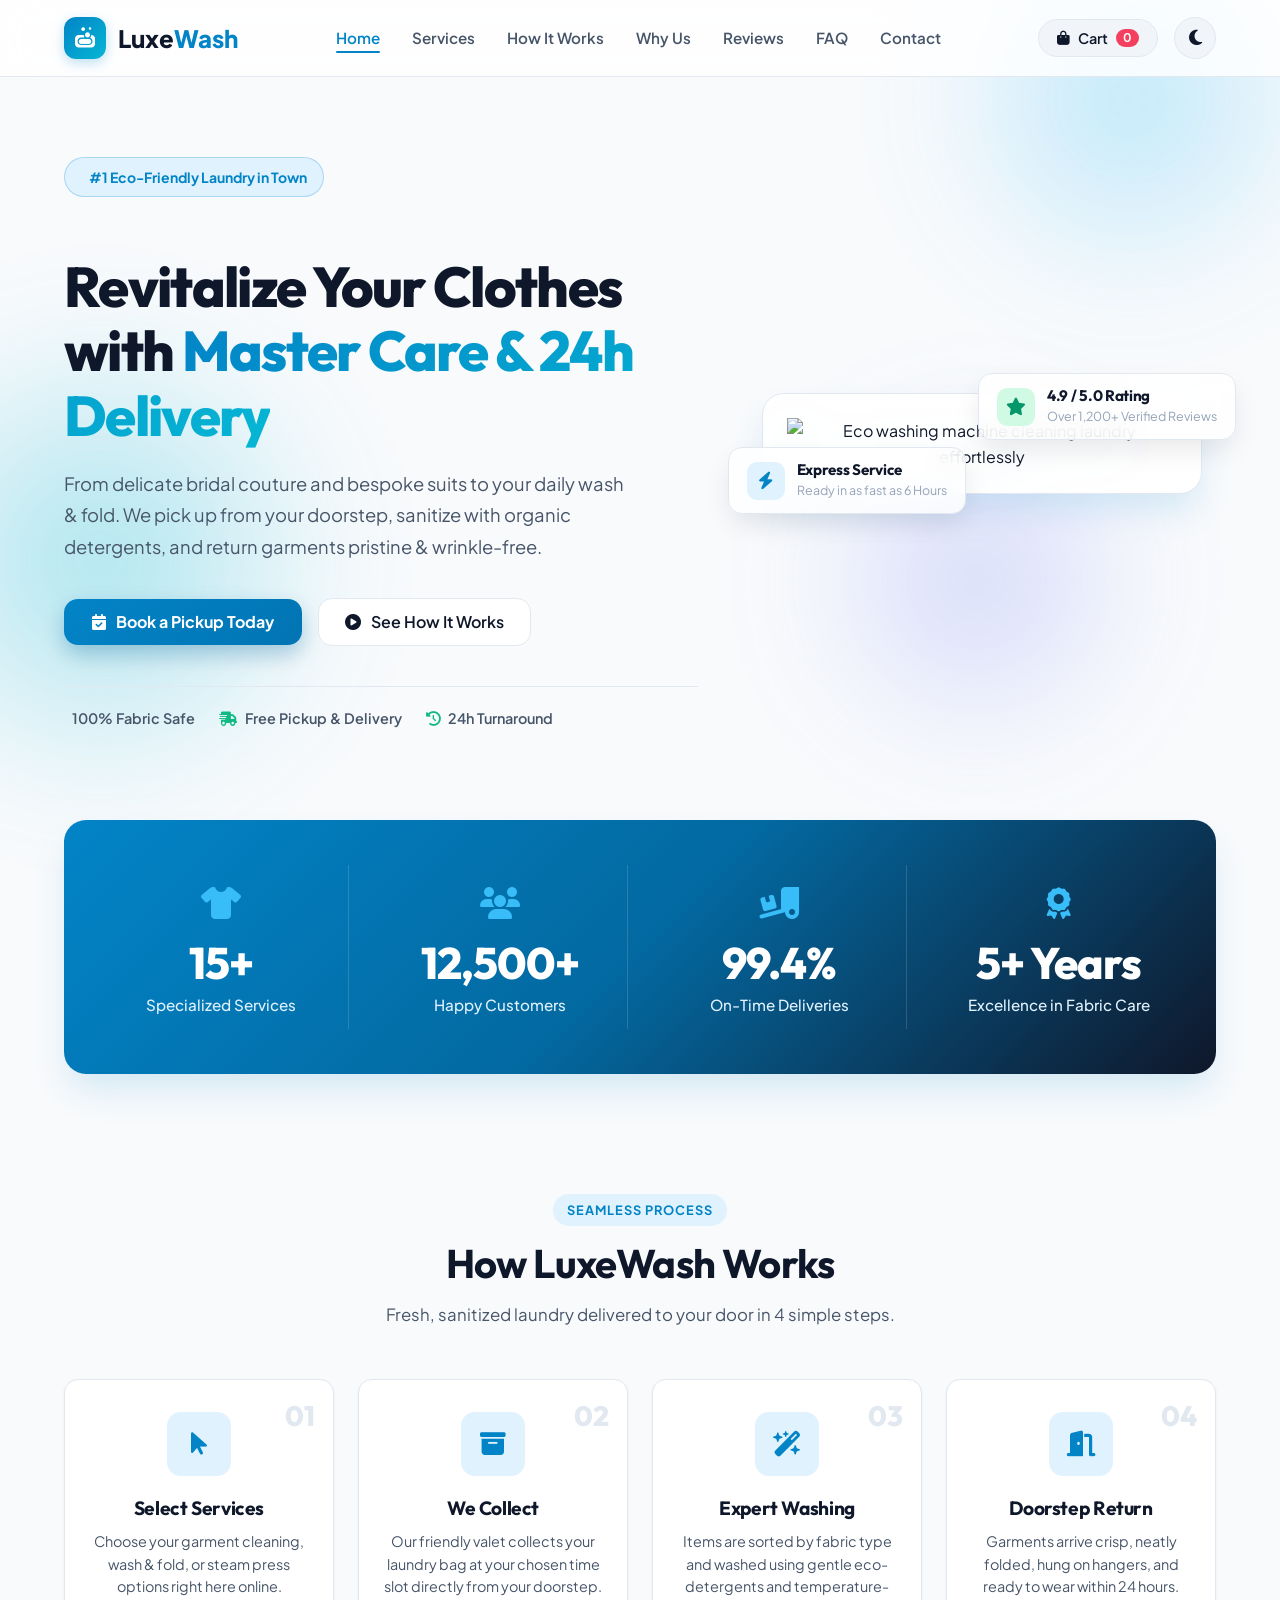
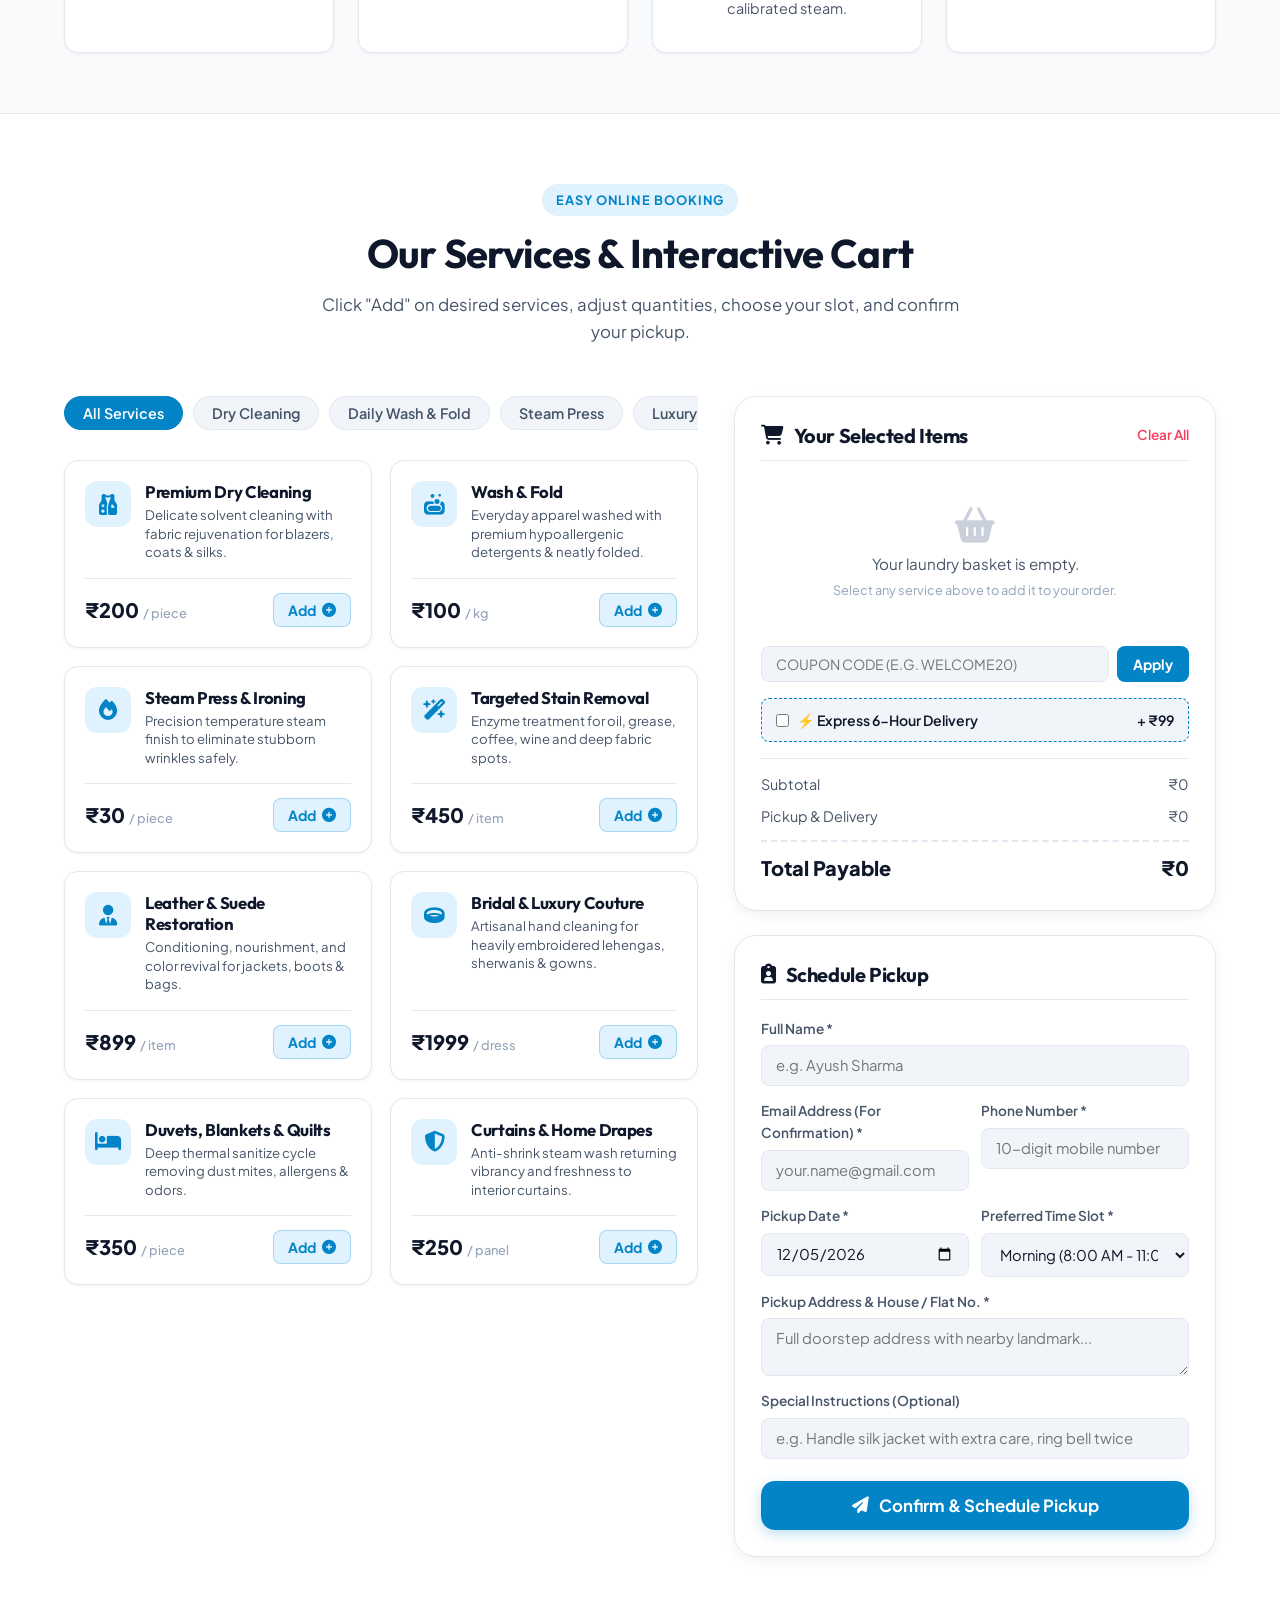
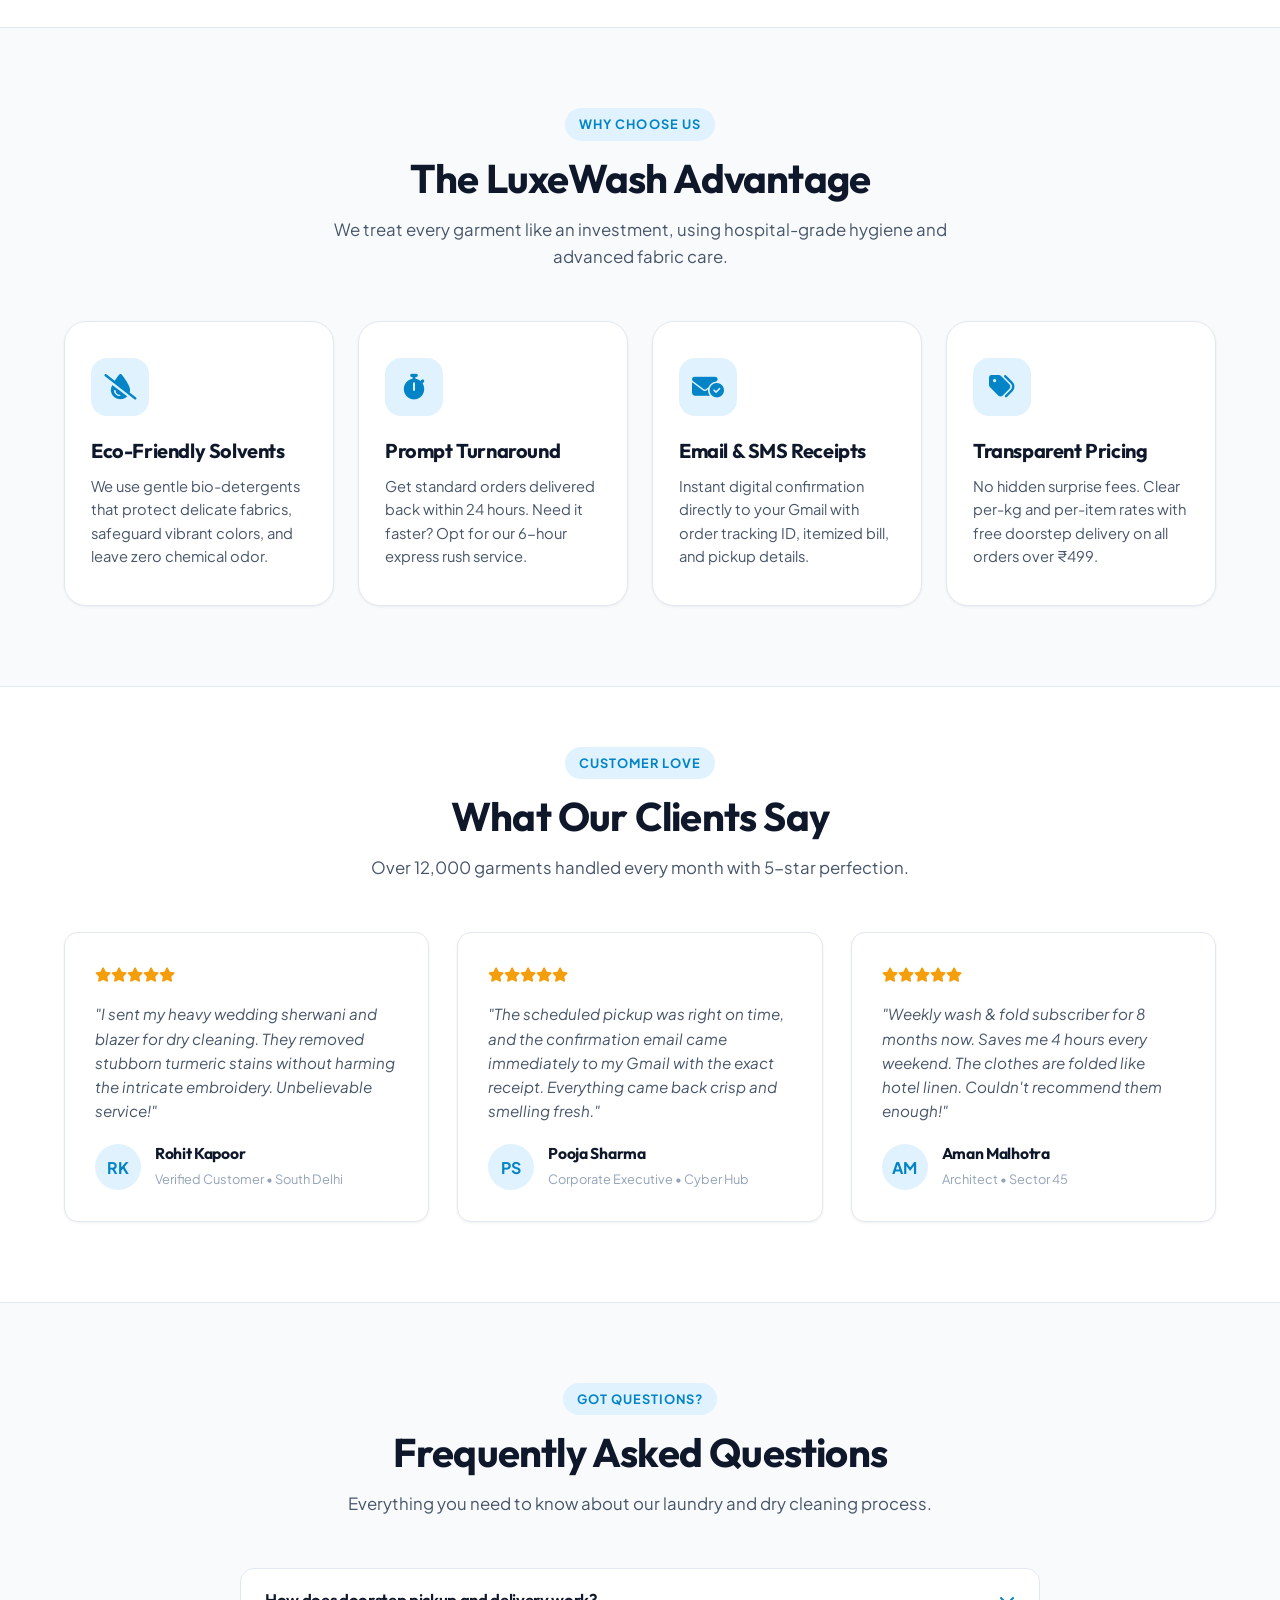
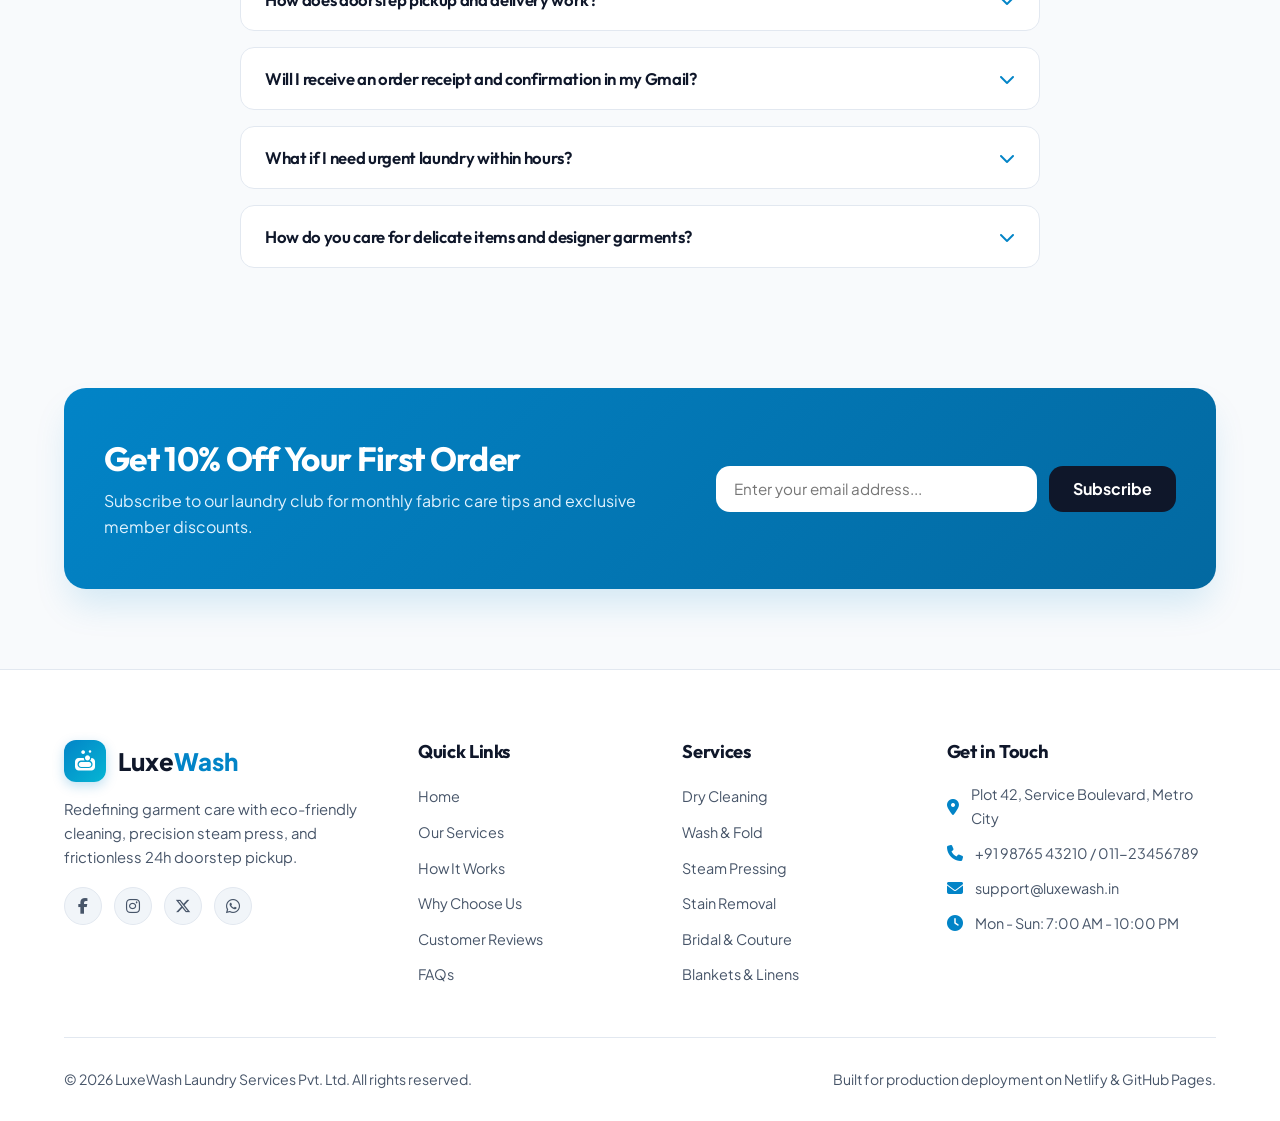
==== commit d7846fc1: "Add responsive vendor CSS (normalize, grid, queries) for mobile optimization" ====
--- a/index.html
+++ b/index.html
@@ -2,7 +2,7 @@
 <html lang="en">
 <head>
   <meta charset="UTF-8">
-  <meta name="viewport" content="width=device-width, initial-scale=1.0">
+  <meta name="viewport" content="width=device-width, initial-scale=1.0, maximum-scale=5.0, viewport-fit=cover">
   <title>LuxeWash | Premium Laundry & Dry Cleaning Services</title>
   <meta name="description" content="Experience hassle-free laundry and dry cleaning with 24-hour doorstep pickup and delivery. Eco-friendly cleaning, crisp steam ironing, and delicate fabric care.">
   <meta name="keywords" content="laundry service, dry cleaning, steam ironing, wash and fold, doorstep laundry, eco-friendly dry clean">
@@ -19,10 +19,17 @@
   <link href="https://fonts.googleapis.com/css2?family=Outfit:wght@400;500;600;700;800&family=Plus+Jakarta+Sans:wght@300;400;500;600;700;800&display=swap" rel="stylesheet">
 
   <!-- Font Awesome 6 -->
-  <link rel="stylesheet" href="https://cdnjs.cloudflare.com/ajax/libs/font-awesome/6.4.0/css/all.min.css">
-
-  <!-- Production Stylesheet -->
+  <link rel="stylesheet" href="https://cdnjs.cloudflare.com/ajax/libs/font-awesome/6.5.1/css/all.min.css">
+
+  <!-- Vendor Stylesheets -->
+  <link rel="stylesheet" href="vendors/css/normalize.css">
+  <link rel="stylesheet" href="vendors/css/grid.css">
+
+  <!-- Main Production Stylesheet -->
   <link rel="stylesheet" href="style.css">
+
+  <!-- Dedicated Responsive Media Queries -->
+  <link rel="stylesheet" href="vendors/css/queries.css">
 </head>
 <body>
 
@@ -539,10 +546,10 @@
             Redefining garment care with eco-friendly cleaning, precision steam press, and frictionless 24h doorstep pickup.
           </p>
           <div class="social-links">
-            <a href="#" class="social-btn" aria-label="Facebook"><i class="fab fa-facebook-f"></i></a>
-            <a href="#" class="social-btn" aria-label="Instagram"><i class="fab fa-instagram"></i></a>
-            <a href="#" class="social-btn" aria-label="Twitter"><i class="fab fa-x-twitter"></i></a>
-            <a href="#" class="social-btn" aria-label="WhatsApp"><i class="fab fa-whatsapp"></i></a>
+            <a href="#" class="social-btn facebook" aria-label="Facebook"><i class="fab fa-facebook-f"></i></a>
+            <a href="#" class="social-btn instagram" aria-label="Instagram"><i class="fab fa-instagram"></i></a>
+            <a href="#" class="social-btn twitter" aria-label="Twitter"><i class="fab fa-x-twitter"></i></a>
+            <a href="#" class="social-btn whatsapp" aria-label="WhatsApp"><i class="fab fa-whatsapp"></i></a>
           </div>
         </div>
 
@@ -681,6 +688,9 @@
   <!-- EmailJS Browser SDK -->
   <script src="https://cdn.jsdelivr.net/npm/@emailjs/browser@3/dist/email.min.js"></script>
 
+  <!-- Configuration Module -->
+  <script src="config.js"></script>
+
   <!-- Production App Script -->
   <script src="script.js"></script>
 </body>
--- a/vendors/css/grid.css
+++ b/vendors/css/grid.css
@@ -0,0 +1,109 @@
+/* ==========================================================================
+   RESPONSIVE FLUID GRID SYSTEM & LAYOUT BOILERPLATE (grid.css)
+   ========================================================================== */
+
+/* --- SECTIONS & GROUPING --- */
+.section {
+  clear: both;
+  padding: 80px 0;
+  margin: 0px;
+  width: 100%;
+}
+
+.group:before,
+.group:after,
+.row:before,
+.row:after {
+  content: "";
+  display: table;
+}
+
+.group:after,
+.row:after {
+  clear: both;
+}
+
+.group,
+.row {
+  zoom: 1; /* For IE 6/7 */
+}
+
+/* --- GRID CONTAINER --- */
+.grid-container {
+  max-width: 1200px;
+  margin: 0 auto;
+  padding: 0 24px;
+  width: 100%;
+}
+
+/* --- ROW DEFINITIONS --- */
+.row {
+  max-width: 1140px;
+  margin: 0 auto 20px auto;
+  display: flex;
+  flex-wrap: wrap;
+  gap: 20px;
+}
+
+.row:last-child {
+  margin-bottom: 0;
+}
+
+/* --- COLUMN UNITS --- */
+.col {
+  display: block;
+  float: left;
+  flex: 1;
+  min-width: 0;
+  max-width: 100%;
+}
+
+/* --- FLUID SPAN SYSTEM --- */
+.span-1-of-1 { width: 100%; flex: 0 0 100%; }
+
+.span-1-of-2 { width: 49.2%; flex: 0 0 calc(50% - 10px); }
+.span-2-of-2 { width: 100%; flex: 0 0 100%; }
+
+.span-1-of-3 { width: 32.26%; flex: 0 0 calc(33.333% - 13.33px); }
+.span-2-of-3 { width: 66.13%; flex: 0 0 calc(66.666% - 6.66px); }
+.span-3-of-3 { width: 100%; flex: 0 0 100%; }
+
+.span-1-of-4 { width: 23.8%; flex: 0 0 calc(25% - 15px); }
+.span-2-of-4 { width: 49.2%; flex: 0 0 calc(50% - 10px); }
+.span-3-of-4 { width: 74.6%; flex: 0 0 calc(75% - 5px); }
+.span-4-of-4 { width: 100%; flex: 0 0 100%; }
+
+/* --- RESPONSIVE BREAKPOINTS FOR GRID --- */
+
+/* Tablets & Mobile (max-width: 768px) */
+@media only screen and (max-width: 768px) {
+  .section {
+    padding: 50px 0;
+  }
+  
+  .row {
+    gap: 16px;
+    margin-bottom: 16px;
+  }
+  
+  .span-1-of-2,
+  .span-1-of-3,
+  .span-2-of-3,
+  .span-1-of-4,
+  .span-2-of-4,
+  .span-3-of-4 {
+    width: 100%;
+    flex: 0 0 100%;
+  }
+}
+
+/* Phones (max-width: 480px) */
+@media only screen and (max-width: 480px) {
+  .grid-container {
+    padding: 0 16px;
+  }
+  
+  .section {
+    padding: 40px 0;
+  }
+}
--- a/style.css
+++ b/style.css
@@ -81,6 +81,25 @@
   box-sizing: border-box;
 }
 
+html, body {
+  width: 100%;
+  max-width: 100%;
+  overflow-x: hidden;
+}
+
+/* Global Grid Track Overflow Prevention */
+.hero-grid > *,
+.achievements-grid > *,
+.steps-grid > *,
+.service-grid > *,
+.features-grid > *,
+.testimonials-grid > *,
+.booking-layout > *,
+.footer-grid > * {
+  min-width: 0;
+  max-width: 100%;
+}
+
 html {
   scroll-behavior: smooth;
   font-size: 16px;
@@ -91,7 +110,6 @@
   background-color: var(--bg-primary);
   color: var(--text-primary);
   line-height: 1.6;
-  overflow-x: hidden;
   transition: background-color var(--transition), color var(--transition);
   -webkit-font-smoothing: antialiased;
 }
@@ -123,6 +141,7 @@
   max-width: 1200px;
   margin: 0 auto;
   padding: 0 24px;
+  width: 100%;
 }
 
 /* --- FLOATING BUBBLES BACKGROUND ANIMATION --- */
@@ -130,7 +149,8 @@
   position: fixed;
   top: 0;
   left: 0;
-  width: 100vw;
+  width: 100%;
+  max-width: 100%;
   height: 100vh;
   pointer-events: none;
   z-index: 0;
@@ -180,6 +200,11 @@
 }
 
 /* --- HEADER & NAVIGATION --- */
+header, main, footer, section {
+  width: 100%;
+  max-width: 100%;
+}
+
 header {
   position: sticky;
   top: 0;
@@ -370,6 +395,7 @@
 .hero-title .gradient-text {
   background: linear-gradient(135deg, var(--primary) 0%, var(--accent-cyan) 100%);
   -webkit-background-clip: text;
+  background-clip: text;
   -webkit-text-fill-color: transparent;
 }
 
@@ -710,6 +736,19 @@
   grid-template-columns: 1.25fr 0.95fr;
   gap: 36px;
   align-items: start;
+  min-width: 0;
+  max-width: 100%;
+}
+
+.booking-layout > * {
+  min-width: 0;
+  max-width: 100%;
+}
+
+.service-catalog {
+  min-width: 0;
+  max-width: 100%;
+  width: 100%;
 }
 
 /* Service Catalog Tabs */
@@ -720,6 +759,10 @@
   overflow-x: auto;
   padding-bottom: 6px;
   scrollbar-width: none;
+  width: 100%;
+  max-width: 100%;
+  min-width: 0;
+  -webkit-overflow-scrolling: touch;
 }
 
 .service-categories::-webkit-scrollbar {
@@ -736,6 +779,7 @@
   font-weight: 600;
   cursor: pointer;
   white-space: nowrap;
+  flex-shrink: 0;
   transition: all var(--transition-fast);
 }
 
@@ -1514,10 +1558,32 @@
 }
 
 .social-btn:hover {
-  background: var(--primary);
   color: #fff;
-  border-color: var(--primary);
   transform: translateY(-3px);
+}
+
+.social-btn.facebook:hover {
+  background: #1877f2;
+  border-color: #1877f2;
+  box-shadow: 0 4px 14px rgba(24, 119, 242, 0.4);
+}
+
+.social-btn.instagram:hover {
+  background: linear-gradient(45deg, #f09433, #e6683c, #dc2743, #cc2366, #bc1888);
+  border-color: #dc2743;
+  box-shadow: 0 4px 14px rgba(220, 39, 67, 0.4);
+}
+
+.social-btn.twitter:hover {
+  background: #1da1f2;
+  border-color: #1da1f2;
+  box-shadow: 0 4px 14px rgba(29, 161, 242, 0.4);
+}
+
+.social-btn.whatsapp:hover {
+  background: #25d366;
+  border-color: #25d366;
+  box-shadow: 0 4px 14px rgba(37, 211, 102, 0.4);
 }
 
 .footer-bottom {
@@ -1714,56 +1780,18 @@
 .toast-error i { color: var(--accent-rose); }
 .toast-info i { color: var(--primary); }
 
-/* --- RESPONSIVE MEDIA QUERIES --- */
+/* --- COMPREHENSIVE RESPONSIVE MEDIA QUERIES --- */
+
+/* Tablets & Small Laptops (max-width: 1024px) */
 @media (max-width: 1024px) {
-  .hero-grid {
-    grid-template-columns: 1fr;
-    text-align: center;
-  }
-
-  .hero-desc {
-    margin-left: auto;
-    margin-right: auto;
-  }
-
-  .hero-actions {
+  .container {
+    padding: 0 20px;
+  }
+
+  .mobile-menu-btn {
+    display: flex;
+    align-items: center;
     justify-content: center;
-  }
-
-  .hero-trust-bar {
-    justify-content: center;
-  }
-
-  .booking-layout {
-    grid-template-columns: 1fr;
-  }
-
-  .booking-panel {
-    position: static;
-  }
-
-  .achievements-grid,
-  .steps-grid,
-  .features-grid {
-    grid-template-columns: repeat(2, 1fr);
-  }
-
-  .achievement-box:nth-child(2) {
-    border-right: none;
-  }
-
-  .testimonials-grid {
-    grid-template-columns: 1fr;
-  }
-
-  .footer-grid {
-    grid-template-columns: repeat(2, 1fr);
-  }
-}
-
-@media (max-width: 768px) {
-  .hero-title {
-    font-size: 2.5rem;
   }
 
   .nav-menu {
@@ -1774,23 +1802,128 @@
     background: var(--bg-card);
     border-bottom: 1px solid var(--border);
     flex-direction: column;
-    padding: 24px 0;
-    gap: 20px;
+    padding: 28px 20px;
+    gap: 18px;
     transform: translateY(-150%);
     transition: transform var(--transition);
-    box-shadow: var(--shadow-lg);
+    box-shadow: var(--shadow-xl);
+    z-index: 999;
   }
 
   .nav-menu.open {
     transform: translateY(0);
   }
 
-  .mobile-menu-btn {
-    display: block;
+  .nav-link {
+    font-size: 1.05rem;
+    width: 100%;
+    text-align: center;
+    padding: 8px 0;
+  }
+
+  .hero-grid {
+    grid-template-columns: 1fr;
+    text-align: center;
+    gap: 40px;
+  }
+
+  .hero-desc {
+    margin-left: auto;
+    margin-right: auto;
+    max-width: 600px;
+  }
+
+  .hero-actions {
+    justify-content: center;
+  }
+
+  .hero-trust-bar {
+    justify-content: center;
+    flex-wrap: wrap;
+    gap: 16px;
+  }
+
+  .booking-layout {
+    grid-template-columns: 1fr;
+  }
+
+  .booking-panel {
+    position: static;
+  }
+
+  .achievements-grid,
+  .steps-grid,
+  .features-grid {
+    grid-template-columns: repeat(2, 1fr);
+  }
+
+  .achievement-box:nth-child(2) {
+    border-right: none;
+  }
+
+  .testimonials-grid {
+    grid-template-columns: 1fr;
+  }
+
+  .badge-top-right {
+    top: 5px;
+    right: 5px;
+  }
+
+  .badge-bottom-left {
+    bottom: 5px;
+    left: 5px;
+  }
+
+  .footer-grid {
+    grid-template-columns: repeat(2, 1fr);
+    gap: 30px;
+  }
+}
+
+/* Mobile Devices (max-width: 768px) */
+@media (max-width: 768px) {
+  section {
+    padding: 60px 0;
+  }
+
+  .hero {
+    padding: 40px 0 30px;
+  }
+
+  .hero-title {
+    font-size: 2.2rem;
+    line-height: 1.2;
+  }
+
+  .hero-pill {
+    font-size: 0.82rem;
+    padding: 6px 14px;
+  }
+
+  .hero-image-card {
+    max-width: 100%;
+    margin: 0 auto;
+    padding: 18px;
+  }
+
+  .section-header {
+    margin-bottom: 30px;
   }
 
   .service-grid {
     grid-template-columns: 1fr;
+    gap: 16px;
+  }
+
+  .service-categories {
+    gap: 8px;
+    padding-bottom: 10px;
+  }
+
+  .category-tab {
+    padding: 7px 14px;
+    font-size: 0.85rem;
   }
 
   .input-row {
@@ -1800,16 +1933,22 @@
   .newsletter-box {
     flex-direction: column;
     text-align: center;
-    padding: 36px 20px;
+    padding: 32px 18px;
   }
 
   .newsletter-form {
     flex-direction: column;
+    width: 100%;
+  }
+
+  .newsletter-form input {
+    width: 100%;
   }
 
   .footer-grid {
     grid-template-columns: 1fr;
     text-align: center;
+    gap: 32px;
   }
 
   .contact-info-list li {
@@ -1823,10 +1962,67 @@
   .footer-bottom {
     flex-direction: column;
     text-align: center;
-  }
-}
-
+    gap: 12px;
+  }
+
+  .badge-top-right {
+    top: 5px;
+    right: 5px;
+    padding: 8px 12px;
+    font-size: 0.85rem;
+  }
+
+  .badge-bottom-left {
+    bottom: 5px;
+    left: 5px;
+    padding: 8px 12px;
+    font-size: 0.85rem;
+  }
+
+  .modal-card, .receipt-modal {
+    width: 94%;
+    max-height: 88vh;
+    padding: 20px 16px;
+    overflow-y: auto;
+  }
+}
+
+/* Small SmartPhones (max-width: 480px) */
 @media (max-width: 480px) {
+  .container {
+    padding: 0 16px;
+  }
+
+  .brand-name {
+    font-size: 1.25rem;
+  }
+
+  .brand-icon {
+    width: 36px;
+    height: 36px;
+    font-size: 1.1rem;
+  }
+
+  .cart-trigger-btn span:not(.cart-badge) {
+    display: none;
+  }
+
+  .hero-title {
+    font-size: 1.85rem;
+  }
+
+  .hero-actions {
+    flex-direction: column;
+    width: 100%;
+    gap: 12px;
+  }
+
+  .hero-actions .btn-primary,
+  .hero-actions .btn-secondary {
+    width: 100%;
+    justify-content: center;
+  }
+
   .achievements-grid,
   .steps-grid,
   .features-grid {
@@ -1836,7 +2032,7 @@
   .achievement-box {
     border-right: none;
     border-bottom: 1px solid rgba(255, 255, 255, 0.15);
-    padding-bottom: 20px;
+    padding-bottom: 18px;
   }
 
   .achievement-box:last-child {
@@ -1844,7 +2040,29 @@
   }
 
   .badge-top-right, .badge-bottom-left {
-    display: none;
+    position: static;
+    margin: 10px auto;
+    display: inline-flex;
+    transform: none !important;
+    animation: none !important;
+  }
+
+  .service-card {
+    padding: 16px;
+  }
+
+  .service-card-top {
+    gap: 10px;
+  }
+
+  .service-icon-box {
+    width: 40px;
+    height: 40px;
+    font-size: 1.1rem;
+  }
+
+  .booking-panel {
+    padding: 18px 14px;
   }
 }
 
--- a/vendors/css/queries.css
+++ b/vendors/css/queries.css
@@ -0,0 +1,475 @@
+/* ==========================================================================
+   RESPONSIVE MEDIA QUERIES & MOBILE FIXES (vendors/css/queries.css)
+   ========================================================================== */
+
+/* --- UNIVERSAL MOBILE OVERFLOW & ZOOM PROTECTION --- */
+html, body {
+  width: 100%;
+  max-width: 100vw;
+  overflow-x: hidden !important;
+  -webkit-text-size-adjust: 100%;
+  touch-action: manipulation;
+}
+
+*, *:before, *:after {
+  box-sizing: border-box;
+}
+
+img, svg, iframe, video {
+  max-width: 100%;
+  height: auto;
+}
+
+/* --------------------------------------------------------------------------
+   1. LARGE DESKTOPS & EXTRA WIDE SCREENS (1200px and above)
+   -------------------------------------------------------------------------- */
+@media only screen and (min-width: 1200px) {
+  .container,
+  .grid-container {
+    max-width: 1200px;
+  }
+}
+
+/* --------------------------------------------------------------------------
+   2. LAPTOPS & TABLETS LANDSCAPE (max-width: 1024px)
+   -------------------------------------------------------------------------- */
+@media only screen and (max-width: 1024px) {
+  /* Layout Padding Adjustments */
+  .container {
+    padding: 0 20px;
+  }
+
+  /* Navigation Bar */
+  .nav-menu {
+    gap: 16px;
+  }
+
+  .nav-link {
+    font-size: 0.92rem;
+  }
+
+  /* Hero Section */
+  .hero-title {
+    font-size: 2.75rem;
+  }
+
+  /* Booking & Cart Grid */
+  .booking-layout {
+    grid-template-columns: 1fr 340px;
+    gap: 24px;
+  }
+
+  /* Achievements Bar */
+  .achievements-grid {
+    grid-template-columns: repeat(2, 1fr);
+    gap: 20px;
+  }
+
+  .achievement-box:nth-child(2) {
+    border-right: none;
+  }
+}
+
+/* --------------------------------------------------------------------------
+   3. TABLETS PORTRAIT (max-width: 768px)
+   -------------------------------------------------------------------------- */
+@media only screen and (max-width: 768px) {
+  /* Global Overflow Safety */
+  html, body {
+    overflow-x: hidden !important;
+    width: 100%;
+  }
+
+  section {
+    padding: 55px 0 !important;
+  }
+
+  /* Header & Navigation Mobile Menu Drawer */
+  .navbar {
+    height: 70px;
+  }
+
+  .mobile-menu-btn {
+    display: flex !important;
+    align-items: center;
+    justify-content: center;
+    width: 42px;
+    height: 42px;
+    border-radius: var(--radius-sm, 8px);
+    background: var(--bg-tertiary, #f1f5f9);
+    border: 1px solid var(--border, #e2e8f0);
+    color: var(--text-primary, #0f172a);
+    font-size: 1.25rem;
+    cursor: pointer;
+    transition: var(--transition, 0.3s ease);
+  }
+
+  .nav-menu {
+    position: fixed;
+    top: 70px;
+    left: 0;
+    width: 100%;
+    background: var(--bg-card, #ffffff);
+    border-bottom: 1px solid var(--border, #e2e8f0);
+    flex-direction: column;
+    padding: 24px 20px;
+    gap: 14px;
+    transform: translateY(-160%);
+    transition: transform 0.35s cubic-bezier(0.4, 0, 0.2, 1);
+    box-shadow: 0 15px 30px rgba(0, 0, 0, 0.15);
+    z-index: 999;
+  }
+
+  .nav-menu.open {
+    transform: translateY(0);
+  }
+
+  .nav-link {
+    font-size: 1.05rem;
+    width: 100%;
+    text-align: center;
+    padding: 10px 0;
+    border-radius: var(--radius-sm, 8px);
+  }
+
+  .nav-link:hover,
+  .nav-link.active {
+    background: var(--primary-light, #e0f2fe);
+  }
+
+  /* Hero Grid Stack */
+  .hero-grid {
+    grid-template-columns: 1fr !important;
+    text-align: center;
+    gap: 36px;
+  }
+
+  .hero-content {
+    display: flex;
+    flex-direction: column;
+    align-items: center;
+  }
+
+  .hero-title {
+    font-size: 2.25rem;
+    line-height: 1.25;
+  }
+
+  .hero-desc {
+    max-width: 580px;
+    margin: 0 auto;
+    font-size: 1rem;
+  }
+
+  .hero-actions {
+    justify-content: center;
+    flex-wrap: wrap;
+    gap: 14px;
+    width: 100%;
+  }
+
+  .hero-trust-bar {
+    justify-content: center;
+    flex-wrap: wrap;
+    gap: 16px;
+  }
+
+  /* Services Grid */
+  .service-categories {
+    overflow-x: auto;
+    white-space: nowrap;
+    justify-content: flex-start;
+    padding-bottom: 8px;
+    -webkit-overflow-scrolling: touch;
+  }
+
+  .service-categories::-webkit-scrollbar {
+    height: 4px;
+  }
+
+  .service-categories::-webkit-scrollbar-thumb {
+    background: var(--text-muted, #94a3b8);
+    border-radius: 4px;
+  }
+
+  .category-tab {
+    flex-shrink: 0;
+    padding: 8px 16px;
+    font-size: 0.9rem;
+  }
+
+  .service-grid {
+    grid-template-columns: 1fr !important;
+    gap: 18px;
+  }
+
+  /* Booking & Cart Layout */
+  .booking-layout {
+    grid-template-columns: 1fr !important;
+    gap: 28px;
+  }
+
+  .booking-panel {
+    position: static !important;
+    width: 100%;
+  }
+
+  /* Steps & Features */
+  .steps-grid,
+  .features-grid {
+    grid-template-columns: repeat(2, 1fr) !important;
+    gap: 18px;
+  }
+
+  /* Reviews & Testimonials */
+  .testimonials-grid {
+    grid-template-columns: 1fr !important;
+    gap: 20px;
+  }
+
+  /* Floating Badges Position Reset */
+  .badge-top-right,
+  .badge-bottom-left {
+    position: relative !important;
+    top: auto !important;
+    right: auto !important;
+    bottom: auto !important;
+    left: auto !important;
+    margin: 12px auto 0 !important;
+    display: inline-flex !important;
+    transform: none !important;
+    animation: none !important;
+  }
+
+  /* Footer Layout */
+  .footer-grid {
+    grid-template-columns: repeat(2, 1fr) !important;
+    gap: 30px;
+  }
+}
+
+/* --------------------------------------------------------------------------
+   4. LARGE PHONES & SMALL TABLETS (max-width: 576px)
+   -------------------------------------------------------------------------- */
+@media only screen and (max-width: 576px) {
+  .container {
+    padding: 0 16px;
+  }
+
+  .section-header h2 {
+    font-size: 1.85rem;
+  }
+
+  .section-subtitle {
+    font-size: 0.95rem;
+  }
+
+  .hero {
+    padding: 35px 0 25px !important;
+  }
+
+  .hero-pill {
+    font-size: 0.8rem;
+    padding: 6px 12px;
+  }
+
+  .hero-title {
+    font-size: 1.95rem;
+  }
+
+  .hero-actions .btn-primary,
+  .hero-actions .btn-secondary {
+    width: 100%;
+    justify-content: center;
+  }
+
+  .steps-grid,
+  .features-grid,
+  .achievements-grid {
+    grid-template-columns: 1fr !important;
+    gap: 16px;
+  }
+
+  .achievement-box {
+    border-right: none !important;
+    border-bottom: 1px solid var(--border, rgba(226, 232, 240, 0.4));
+    padding-bottom: 16px;
+  }
+
+  .achievement-box:last-child {
+    border-bottom: none;
+  }
+
+  /* Newsletter Box */
+  .newsletter-box {
+    flex-direction: column;
+    text-align: center;
+    padding: 28px 16px;
+    gap: 20px;
+  }
+
+  .newsletter-form {
+    flex-direction: column;
+    width: 100%;
+    gap: 10px;
+  }
+
+  .newsletter-form input {
+    width: 100%;
+  }
+
+  .newsletter-form button {
+    width: 100%;
+    justify-content: center;
+  }
+
+  /* Footer */
+  .footer-grid {
+    grid-template-columns: 1fr !important;
+    text-align: center;
+    gap: 28px;
+  }
+
+  .contact-info-list li {
+    justify-content: center;
+  }
+
+  .social-links {
+    justify-content: center;
+  }
+
+  .footer-bottom {
+    flex-direction: column;
+    text-align: center;
+    gap: 10px;
+  }
+}
+
+/* --------------------------------------------------------------------------
+   5. SMALL PHONES (max-width: 480px & 360px)
+   -------------------------------------------------------------------------- */
+@media only screen and (max-width: 480px) {
+  /* Navbar Adjustments */
+  .brand-name {
+    font-size: 1.2rem;
+  }
+
+  .brand-icon {
+    width: 36px;
+    height: 36px;
+    font-size: 1rem;
+  }
+
+  .cart-trigger-btn span:not(.cart-badge) {
+    display: none;
+  }
+
+  .cart-trigger-btn {
+    padding: 8px 12px;
+  }
+
+  .theme-toggle-btn {
+    width: 38px;
+    height: 38px;
+  }
+
+  /* Hero Title & Desc */
+  .hero-title {
+    font-size: 1.7rem;
+  }
+
+  .hero-desc {
+    font-size: 0.9rem;
+  }
+
+  /* Service Card Layout */
+  .service-card {
+    padding: 16px;
+  }
+
+  .service-card-top {
+    gap: 12px;
+  }
+
+  .service-icon-box {
+    width: 42px;
+    height: 42px;
+    font-size: 1.1rem;
+  }
+
+  .service-title {
+    font-size: 1.1rem;
+  }
+
+  .service-price {
+    font-size: 1.05rem;
+  }
+
+  /* Quantity Controls Touch Target */
+  .qty-btn {
+    width: 34px;
+    height: 34px;
+    font-size: 1rem;
+  }
+
+  .qty-input {
+    width: 36px;
+    font-size: 0.95rem;
+  }
+
+  /* Booking Panel Input Fields */
+  .booking-panel {
+    padding: 18px 14px;
+  }
+
+  .input-row {
+    grid-template-columns: 1fr !important;
+    gap: 12px;
+  }
+
+  .coupon-input-group {
+    flex-direction: column;
+  }
+
+  .coupon-input-group button {
+    width: 100%;
+  }
+
+  /* Modals Touch Fix */
+  .modal-overlay {
+    padding: 12px;
+  }
+
+  .modal-card,
+  .receipt-modal {
+    width: 100% !important;
+    max-height: 90vh !important;
+    padding: 20px 14px !important;
+  }
+
+  .receipt-items-table {
+    font-size: 0.85rem;
+  }
+}
+
+/* Extra Small Devices (max-width: 360px) */
+@media only screen and (max-width: 360px) {
+  .brand-name span {
+    display: none;
+  }
+
+  .hero-title {
+    font-size: 1.5rem;
+  }
+
+  .btn-primary,
+  .btn-secondary {
+    padding: 12px 18px;
+    font-size: 0.9rem;
+  }
+
+  .category-tab {
+    padding: 6px 12px;
+    font-size: 0.8rem;
+  }
+}
